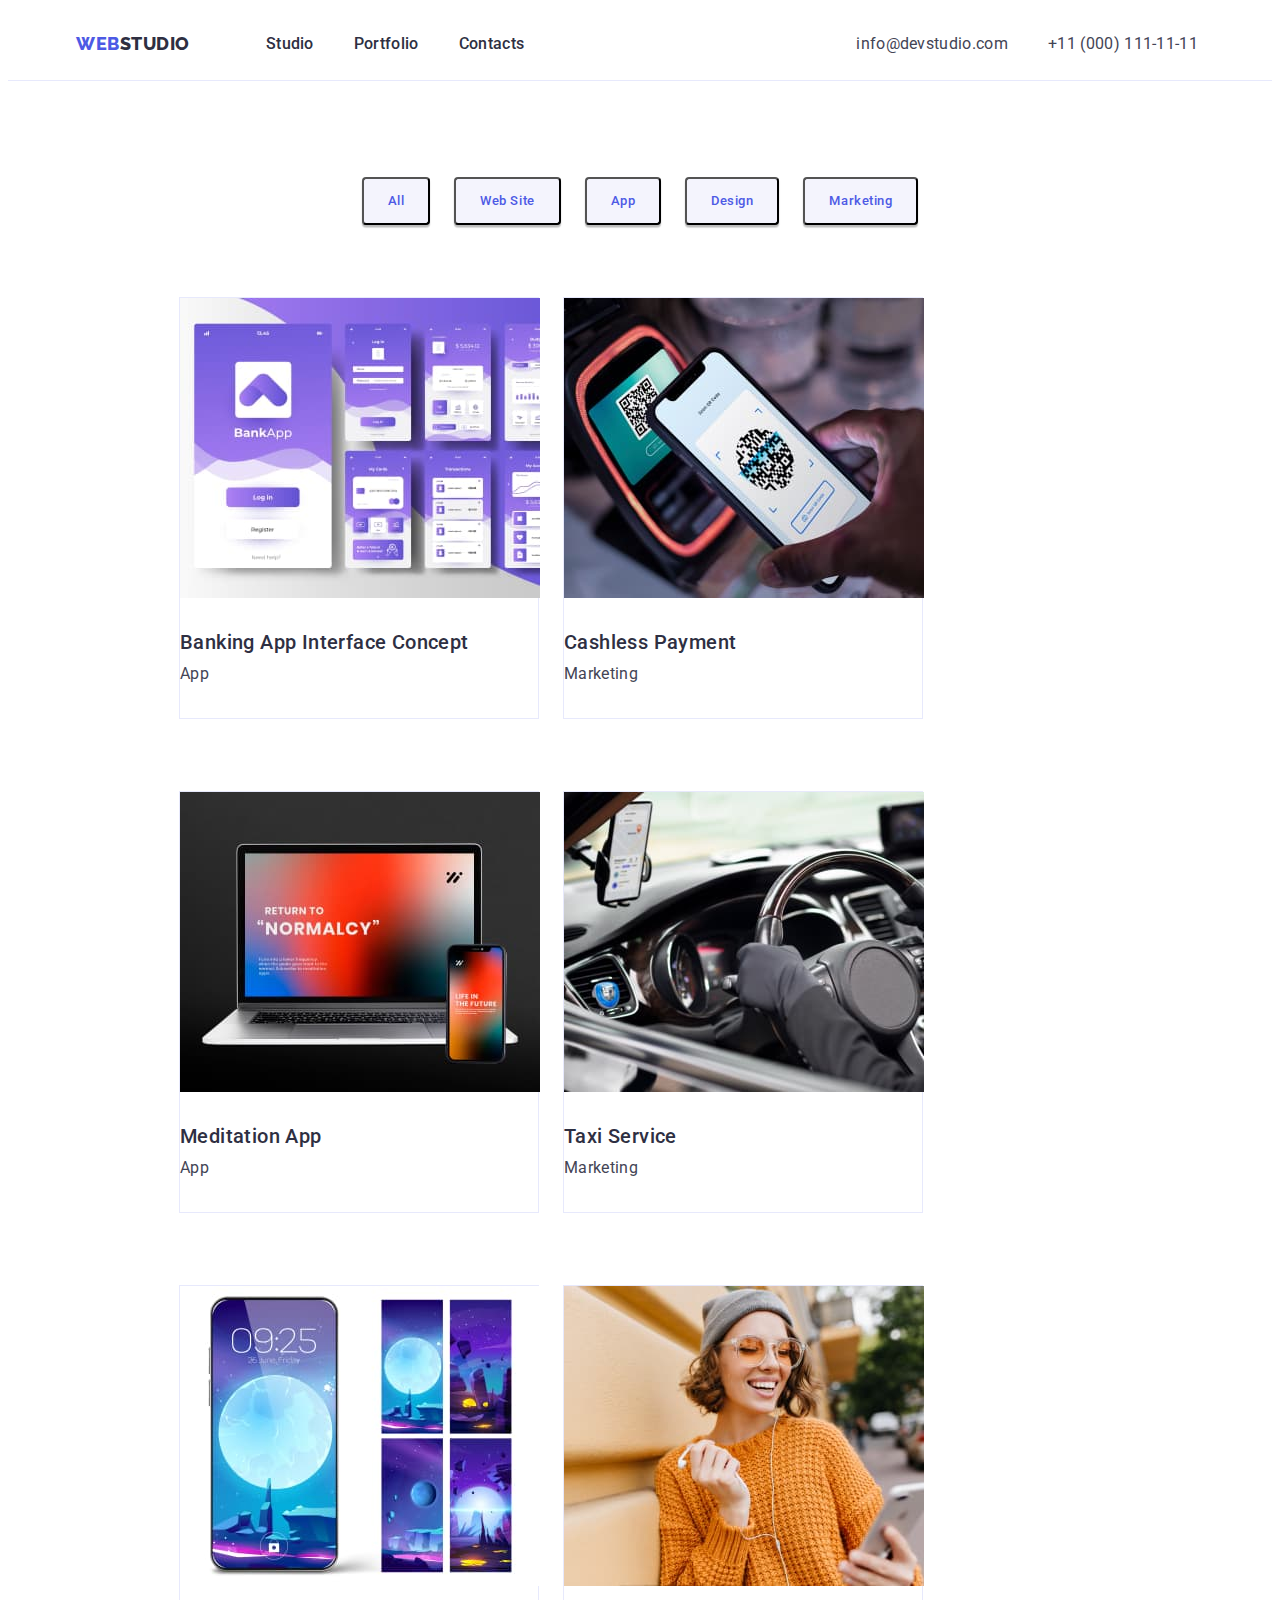
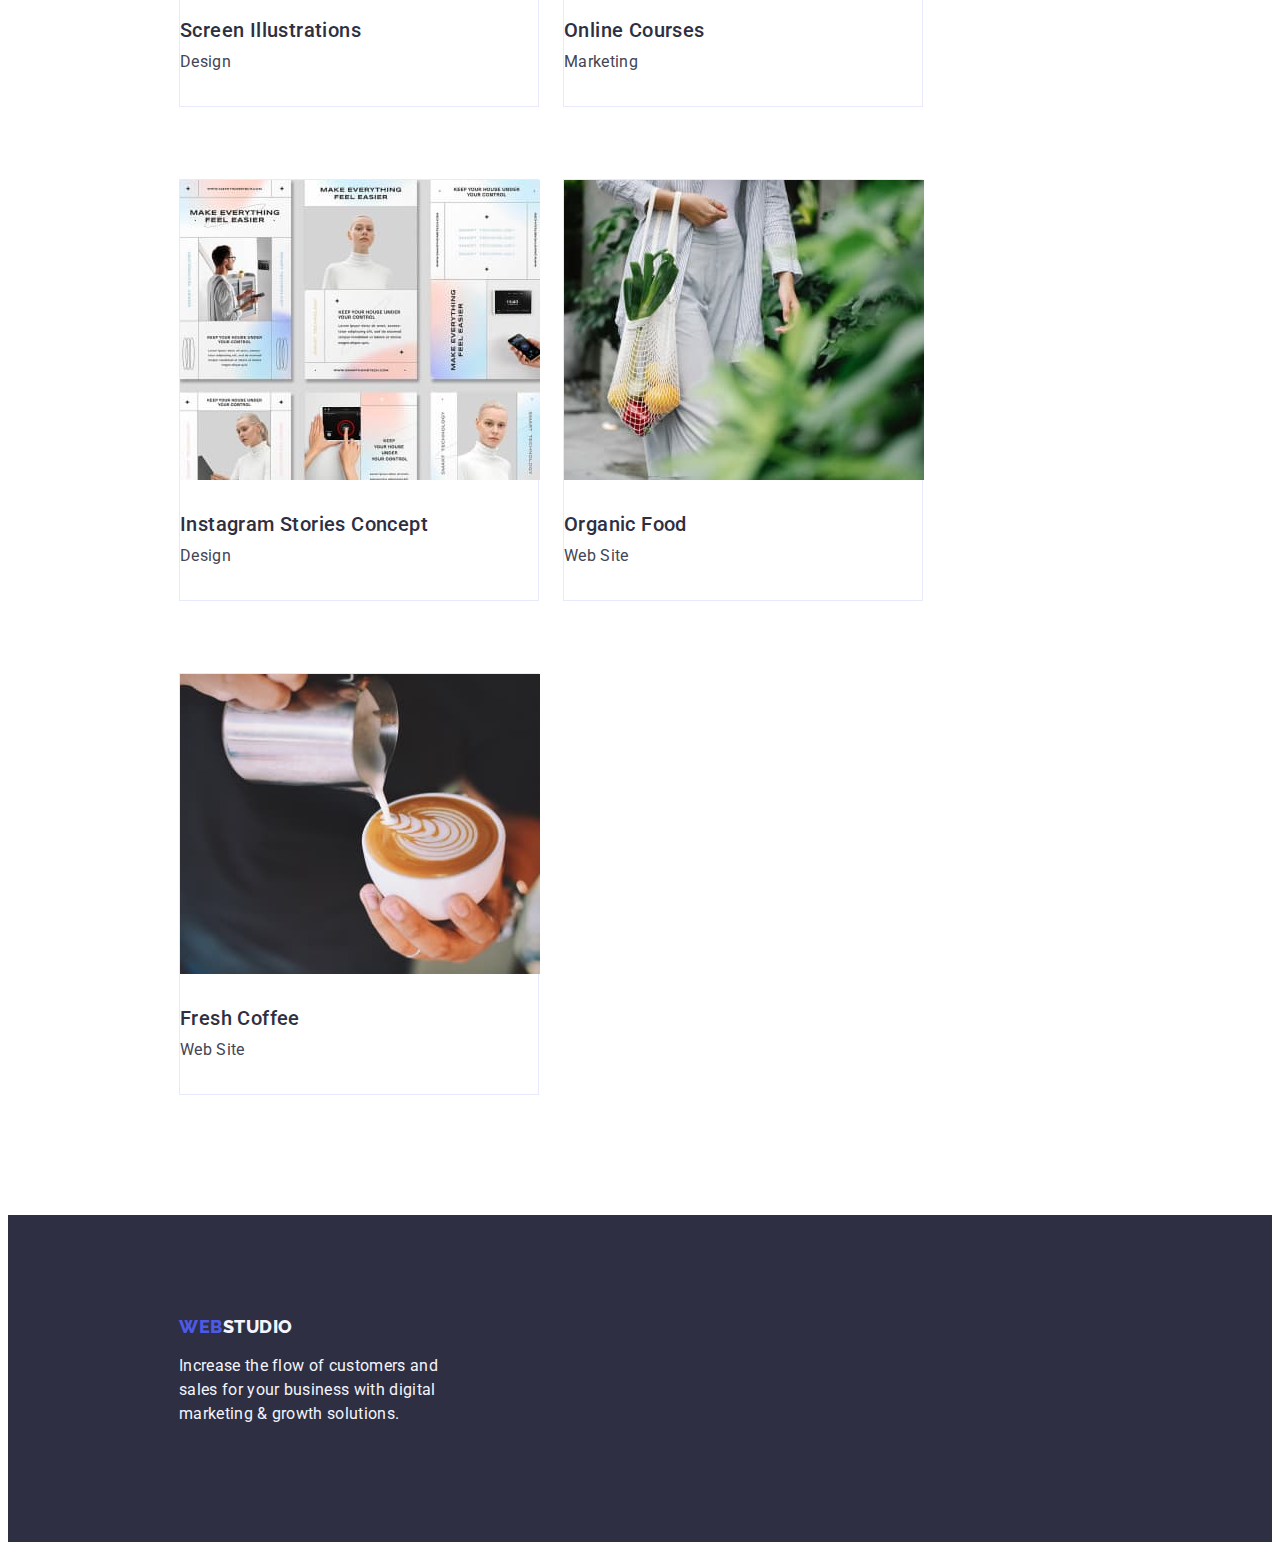
==== portfolio.html @ bad66e2c "hw3-version1-css" ====
<!DOCTYPE html>
<html lang="en">
  <head>
    <meta charset="UTF-8" />
    <meta name="viewport" content="width=device-width, initial-scale=1.0" />
    <title>Portfolio</title>

    <!-- Normalizator -->
    <link
      rel="stylesheet"
      href="https://cdnjs.cloudflare.com/ajax/libs/modern-normalize/2.0.0/modern-normalize.min.css"
      integrity="sha512-4xo8blKMVCiXpTaLzQSLSw3KFOVPWhm/TRtuPVc4WG6kUgjH6J03IBuG7JZPkcWMxJ5huwaBpOpnwYElP/m6wg=="
      crossorigin="anonymous"
      referrerpolicy="no-referrer"
    />
    <!-- ================== Font Styles =================== -->
    <link rel="preconnect" href="https://fonts.googleapis.com" />
    <link rel="preconnect" href="https://fonts.gstatic.com" crossorigin />
    <link
      href="https://fonts.googleapis.com/css2?family=Raleway:wght@800&family=Roboto:wght@400;500;700;900&display=swap"
      rel="stylesheet"
    />
    <!-- ================== Conection to CSS ============== -->
    <link rel="stylesheet" href="./css/styles.css" />
  </head>

  <!-- =================================== BODY ======================================= -->
  <body>
    <div class="all">
      <!-- Header. logo, menu, address -->
      <header>
        <div class="container header">
          <nav class="header-navigation">
            <!--  -->
            <!--  -->
            <!--  -->
            <a href="./index.html" class="header-link-logo link"
              >Web<span class="span-logo">Studio</span></a
            >
            <!--  -->
            <!--  -->
            <!--  -->
            <ul class="links list header-menu-ul">
              <li>
                <a class="header-link-menu link" href="./index.html">Studio</a>
              </li>
              <li>
                <a class="header-link-menu link" href="./portfolio.html"
                  >Portfolio</a
                >
              </li>
              <li><a class="header-link-menu link" href="">Contacts</a></li>
            </ul>
          </nav>
          <!-- Address -->
          <address class="address">
            <ul class="links list address-list">
              <li>
                <a
                  href="mailto:info@devstudio.com"
                  class="header-link-address link"
                  >info@devstudio.com</a
                >
              </li>
              <li>
                <a href="tel:+110001111111" class="header-link-address link"
                  >+11 (000) 111-11-11</a
                >
              </li>
            </ul>
          </address>
        </div>
      </header>

      <!-- ================================ MAIN CONTENT ================================-->
      <!--                                The Portfolio                                 -->
      <main>
        <!-- Section 1. Buttons -->
        <section class="section">
          <div class="container first-box">
            <h1 class="visually-hidden">Portfolio</h1>

            <ul class="links list ul-portfolio-buttons">
              <li>
                <button type="button" class="button-portfolio">All</button>
              </li>
              <li>
                <button type="button" class="button-portfolio">Web Site</button>
              </li>
              <li>
                <button type="button" class="button-portfolio">App</button>
              </li>
              <li>
                <button type="button" class="button-portfolio">Design</button>
              </li>
              <li>
                <button type="button" class="button-portfolio">
                  Marketing
                </button>
              </li>
            </ul>
          </div>
          <!--  -->
          <!--  -->
          <!--  -->
          <!--  -->
          <!--  -->
          <!--  -->
          <div class="container second-box">
            <ul class="links list ul-portfolio-list">
              <li class="portfolio-list-view">
                <a href="" class="links-portfolio link">
                  <img
                    src="./images/portfolio-1.jpg"
                    alt="Portfolio picture of App"
                    width="360"
                    height="300"
                  />
                  <h2 class="dscr-titles title-portfolio">
                    Banking App Interface Concept
                  </h2>
                  <p class="description paragraph-portfolio">App</p></a
                >
              </li>

              <li class="portfolio-list-view">
                <a href="" class="links-portfolio link">
                  <img
                    src="./images/portfolio-2.jpg"
                    alt="Portfolio picture of Marketing"
                    width="360"
                    height="300"
                  />
                  <h2 class="dscr-titles title-portfolio">Cashless Payment</h2>
                  <p class="description paragraph-portfolio">Marketing</p></a
                >
              </li>

              <li class="portfolio-list-view">
                <a href="" class="links-portfolio link">
                  <img
                    src="./images/portfolio-3.jpg"
                    alt="Portfolio picture of App"
                    width="360"
                    height="300"
                  />
                  <h2 class="dscr-titles title-portfolio">Meditation App</h2>
                  <p class="description paragraph-portfolio">App</p></a
                >
              </li>

              <li class="portfolio-list-view">
                <a href="" class="links-portfolio link">
                  <img
                    src="./images/portfolio-4.jpg"
                    alt="Portfolio picture of Marketing"
                    width="360"
                    height="300"
                  />
                  <h2 class="dscr-titles title-portfolio">Taxi Service</h2>
                  <p class="description paragraph-portfolio">Marketing</p></a
                >
              </li>
              <li class="portfolio-list-view">
                <a href="" class="links-portfolio link">
                  <img
                    src="./images/portfolio-5.jpg"
                    alt="Portfolio picture of Design"
                    width="360"
                    height="300"
                  />
                  <h2 class="dscr-titles title-portfolio">
                    Screen Illustrations
                  </h2>
                  <p class="description paragraph-portfolio">Design</p></a
                >
              </li>
              <li class="portfolio-list-view">
                <a href="" class="links-portfolio link">
                  <img
                    src="./images/portfolio-6.jpg"
                    alt="Portfolio picture of Marketing"
                    width="360"
                    height="300"
                  />
                  <h2 class="dscr-titles title-portfolio">Online Courses</h2>
                  <p class="description paragraph-portfolio">Marketing</p></a
                >
              </li>
              <li class="portfolio-list-view">
                <a href="" class="links-portfolio link"
                  ><img
                    src="./images/portfolio-7.jpg"
                    alt="Portfolio picture of Design"
                    width="360"
                    height="300"
                  />
                  <h2 class="dscr-titles title-portfolio">
                    Instagram Stories Concept
                  </h2>
                  <p class="description paragraph-portfolio">Design</p></a
                >
              </li>
              <li class="portfolio-list-view">
                <a href="" class="links-portfolio link link"
                  ><img
                    src="./images/portfolio-8.jpg"
                    alt="Portfolio picture of Web Site"
                    width="360"
                    height="300"
                  />
                  <h2 class="dscr-titles title-portfolio">Organic Food</h2>
                  <p class="description paragraph-portfolio">Web Site</p></a
                >
              </li>
              <li class="portfolio-list-view">
                <a href="" class="links-portfolio link"
                  ><img
                    src="./images/portfolio-9.jpg"
                    alt="Portfolio picture of Web Site"
                    width="360"
                    height="300"
                  />
                  <h2 class="dscr-titles title-portfolio">Fresh Coffee</h2>
                  <p class="description paragraph-portfolio">Web Site</p></a
                >
              </li>

              <!-- ///////////////////////////////////// -->
              <!-- ///////////////////////////////////// -->
              <!-- ///////////////////////////////////// -->
            </ul>
            <!-- ///////////////////////////////////// -->
            <!-- ///////////////////////////////////// -->
            <!-- ///////////////////////////////////// -->
          </div>
        </section>
      </main>

      <!-- ================================= FOOTER =====================================-->
      <!--                         Footer of the Portfolio                               -->
      <footer class="footer">
        <div class="container">
          <a href="./index.html" class="header-link-logo link"
            >Web<span class="span-logo-footer">Studio</span></a
          >
          <p class="footer-paragraph">
            Increase the flow of customers and sales for your business with
            digital marketing & growth solutions.
          </p>
        </div>
      </footer>
    </div>
  </body>
</html>
---- css/styles.css ----
body {
  font-family: "Roboto", sans-serif;
  color: var(--body-color);
  background-color: #fff;
  /* width: 1440px;
  height: 2592px; */
}

/* ============================================== */
/*                Default properties              */
/*     font-size: 16px;                           */
/*     font-style: normal;                        */
/*     font-weight: 400;                          */
/*     letter-spacing: normal;                    */
/*     line-height: 1.15;                         */
/* ============================================== */

/* --------------------- VAR  ------------------------   */
:root {
  --hover-color: #404bbf;
  --title-color: #2e2f42;
  --body-color: #434455;
  --logo-color: #4d5ae5;
  --maintitle-color: #fff;
  --section-color: #f4f4fd;
  --border-color: #e7e9fc;
}

/*  -------------------  /var  -----------------------   */

.links {
  list-style-type: none;
}

.link {
  text-decoration: none;
}

.list {
  list-style: none;
  display: flex;
  gap: 24px;
  /* flex-wrap: wrap; */
}

.features-item {
  width: 264px;
  /* width: calc((100%-24px * 3) / 4); */
}

/* ==================  HEADER =======================*/

.header-link-logo {
  color: var(--logo-color);
  font-family: "Raleway", sans-serif;
  font-size: 18px;
  font-weight: 800;
  line-height: 1.17;
  letter-spacing: 0.03em;
  text-transform: uppercase;
}

.span-logo {
  color: var(--title-color);
}

.header-link-menu {
  color: var(--title-color);
  font-size: 16px;
  font-weight: 500;
  line-height: 1.5;
  letter-spacing: 0.02em;
  text-decoration: none;
}

.header-link-address {
  color: var(--body-color);
  font-weight: 400;
  line-height: 1.5;
  letter-spacing: 0.02em;
  text-decoration: none;
}

.address {
  font-style: normal;
}
/* =================== /header =====================*/

/*  ----------------  Normalization -------------------- */
.header-link-menu:hover,
.header-link-menu:focus {
  color: var(--hover-color);
  text-decoration: underline;
}

.header-link-address:hover,
.header-link-address:focus {
  color: var(--hover-color);
}

.button-order-service:hover,
.button-order-service:focus {
  background-color: var(--hover-color);
}
/* -------------------- /Normalization ------------------  */

/* ====================== MAIN ===================== */

/* Section 1 */
.section-one {
  background-color: var(--title-color);
  /* Geometry */
  padding: 188px 472px 188px;
}

.main-title {
  color: var(--maintitle-color);
  text-align: center;

  font-size: 56px;
  font-weight: 700;
  line-height: 1.07;
  letter-spacing: 0.02em;
  /* Geometry */
  max-width: 496px;

  margin: 0 auto 48px;
}

.button-order-service {
  background: var(--logo-color);

  color: var(--maintitle-color);
  font-weight: 500;
  line-height: 1.5;
  letter-spacing: 0.04em;
  cursor: pointer;

  border-radius: 4px;
  box-shadow: 0px 4px 4px 0px rgba(0, 0, 0, 0.15);

  padding: 16px 32px;
  display: block;
  margin-left: auto;
  margin-right: auto;
}

/* Section 2 */

.section-description {
  padding-top: 120px;
}

.dscr-titles {
  color: var(--title-color);
  font-size: 20px;
  font-weight: 500;
  line-height: 1.2;
  letter-spacing: 0.02em;
}

.description {
  color: var(--body-color);
  font-weight: 400;
  line-height: 1.5;
  letter-spacing: 0.02em;
  /* Geometry */
  margin-top: 8px;
}

/* Section 3 */
.section-what-are-we {
  padding-top: 120px;
  padding-bottom: 120px;
}

.section-title {
  color: var(--title-color);
  text-align: center;
  font-size: 36px;
  font-weight: 700;
  line-height: 1.11;
  letter-spacing: 0.02em;
  text-transform: capitalize;
  /* Geometry */
  margin-bottom: 72px;
}

/* Section 4 */
.section-four {
  background: var(--section-color);
  /* Geometry */
  padding-top: 120px;
  padding-bottom: 120px;
}

.section-four-list {
  background: var(--maintitle-color);
  /* Geometry */
  border-radius: 0px 0px 4px 4px;
  box-shadow: 0px 2px 1px 0px rgba(46, 47, 66, 0.08),
    0px 1px 1px 0px rgba(46, 47, 66, 0.16),
    0px 1px 6px 0px rgba(46, 47, 66, 0.08);
}

.section-four-list-title {
  color: var(--title-color);
  text-align: center;
  font-size: 20px;
  font-weight: 500;
  line-height: 1.2;
  letter-spacing: 0.02em;
  /* Geometry */
  margin-top: 32px;
  margin-bottom: 8px;
}

.section-four-list-paragraph {
  text-align: center;
  font-weight: 400;
  line-height: 1.5;
  letter-spacing: 0.02em;
  /* Geometry */
  margin-bottom: 32px;
}

/* ====================== /main ====================== */

/* Footer */
.footer {
  background: var(--title-color);
  /* Geometry */
  padding: 101.5px 1020px 100px 156px;
}

.span-logo-footer {
  color: var(--section-color);
  /* Geometry */
  margin-bottom: 17.5px;
}

.footer-paragraph {
  color: var(--section-color);
  font-weight: 400;
  line-height: 1.5;
  letter-spacing: 0.02em;
  /* Geometry */
  width: 264px;
}
/* /Footer */

/* =================== PORTFOLIO ==================== */

/*  */
/*  */
/*  */
/*  */
/*  */

.button-portfolio {
  color: var(--logo-color);
  text-align: center;
  font-family: "Roboto", sans-serif;
  font-weight: 500;
  line-height: 1.5;
  letter-spacing: 0.04em;

  background: var(--section-color);
  cursor: pointer;

  padding: 12px 24px;
  border-radius: 4px;
  box-shadow: 0px 2px 2px 0px rgba(0, 0, 0, 0.12),
    0px 2px 1px 0px rgba(0, 0, 0, 0.08), 0px 3px 1px 0px rgba(0, 0, 0, 0.1);
}

.button-portfolio:focus,
.button-portfolio:hover {
  color: var(--maintitle-color);
  font-family: "Roboto", sans-serif;
  background: var(--hover-color);
}

.ul-portfolio-buttons {
  display: flex;
  justify-content: center;
}

.links-portfolio {
  text-decoration: none;
}

.section {
  padding: 96px 156px 120px;
}

.first-box {
  padding-bottom: 72px;
  padding-left: 271px;
  padding-right: 271px;
}

.second-box .portfolio-list-view {
  border: 1px solid var(--border-color);
  width: 360px;
}

.portfolio-list-view:not(:last-child) {
  margin-bottom: 48px;
}

.title-portfolio {
  /* Geometry */
  margin-top: 32px;
  margin-bottom: 8px;
}

.paragraph-portfolio {
  /* Geometry */
  margin-bottom: 32px;
}
.ul-portfolio-list {
  display: flex;
  flex-wrap: wrap;
  gap: 24px;
}

/* =============================================== */
/* =================== GEOMETRY ================== */
/* =============================================== */

*,
*::before,
*::after {
  box-sizing: border-box;
}

h1,
h2,
h3,
h4,
h5,
h6,
p {
  margin: o;
  padding: 0;
}

ul,
ol {
  margin: 0;
  padding-left: 0;
}

img {
  display: block;
}

/* приховуємо заголовок */
.visually-hidden {
  position: absolute;
  width: 1px;
  height: 1px;
  margin: -1px;
  border: 0;
  padding: 0;
  white-space: nowrap;
  clip-path: inset(100%);
  clip: rect(0 0 0 0);
  overflow: hidden;
}

.container {
  max-width: 1158px;
  padding-left: 15px;
  padding-right: 15px;
  margin: 0 auto;
  /* тимчасово */
  /* outline: 2px solid red; */
}

header {
  /* geometry */
  padding-top: 24px;
  padding-bottom: 24px;
  border-bottom: 1px solid var(--border-color);
}

.header-menu-ul {
  display: flex;
  gap: 40px;
}

.address-list {
  display: flex;
  gap: 40px;
}

.header {
  display: flex;
  gap: 332px;
}

.header-navigation {
  display: flex;
  align-items: center;
  gap: 76px;
}

/* hw3-version1-css */
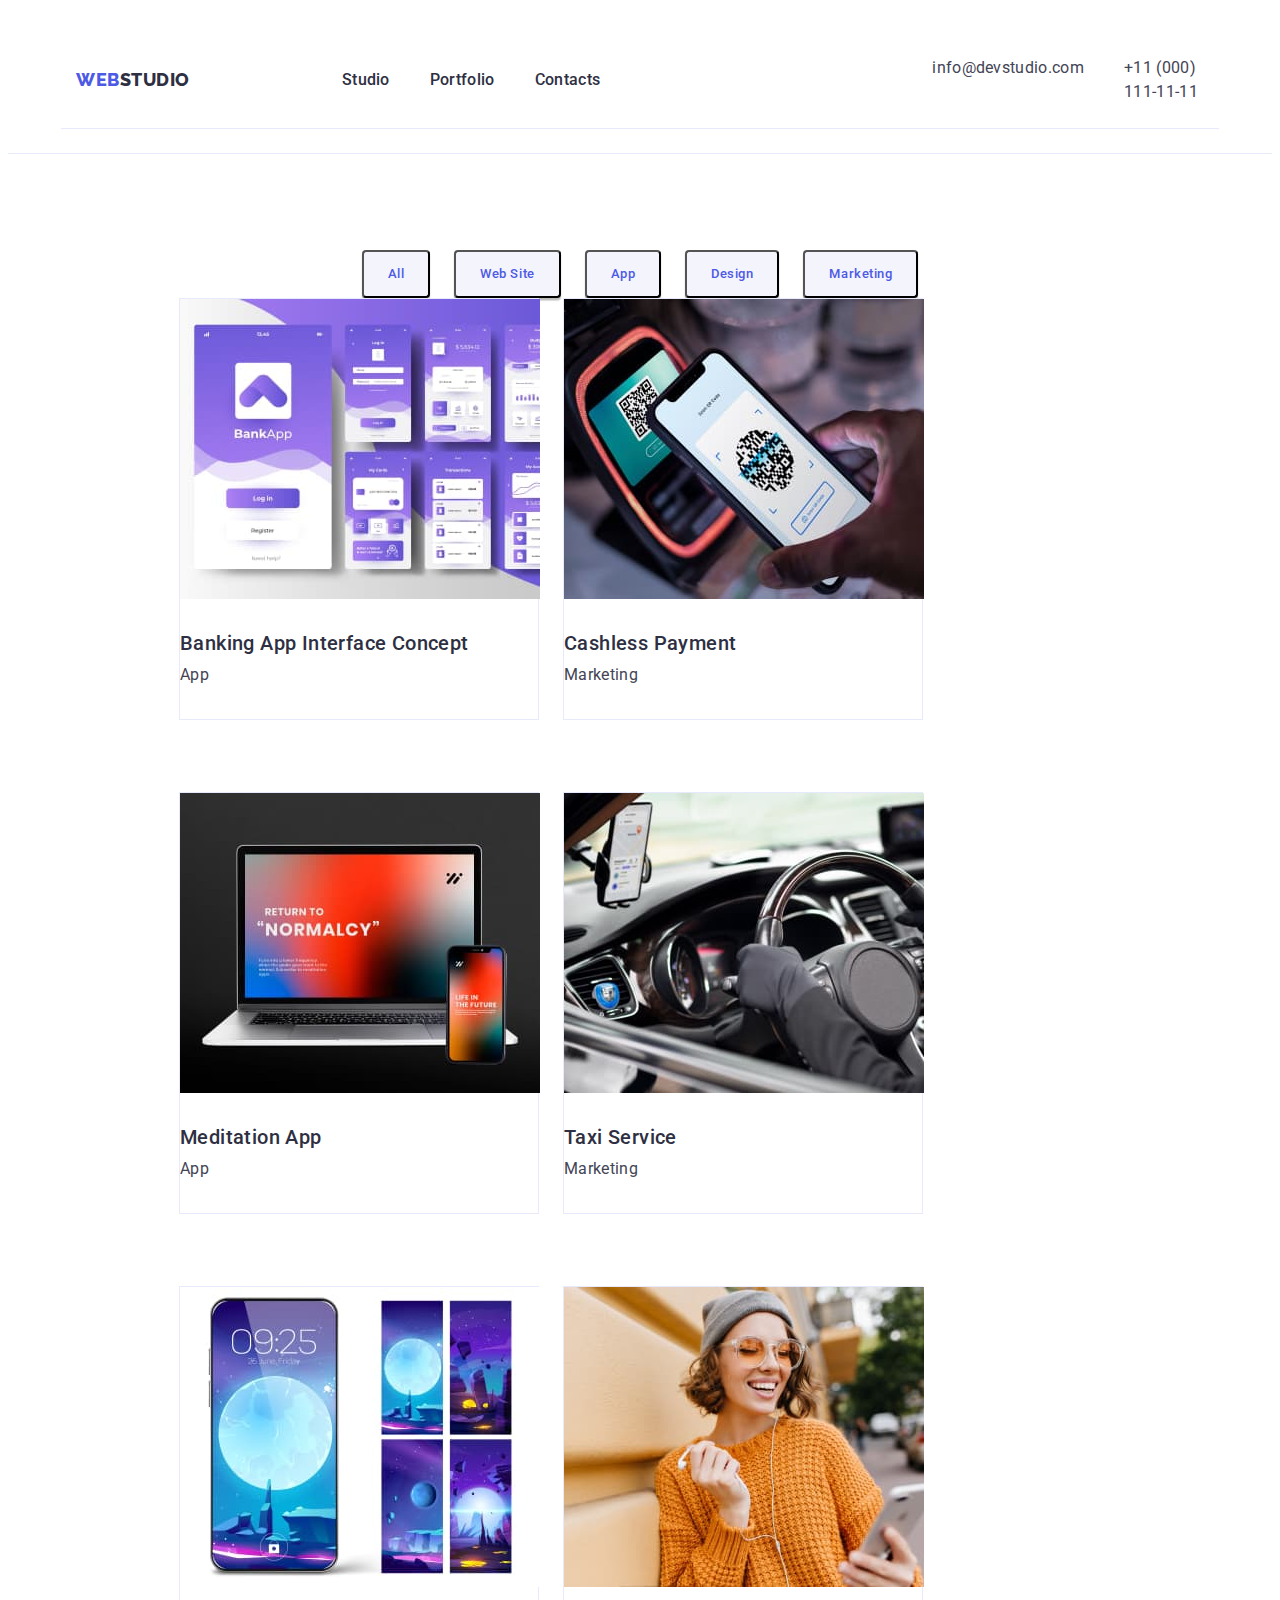
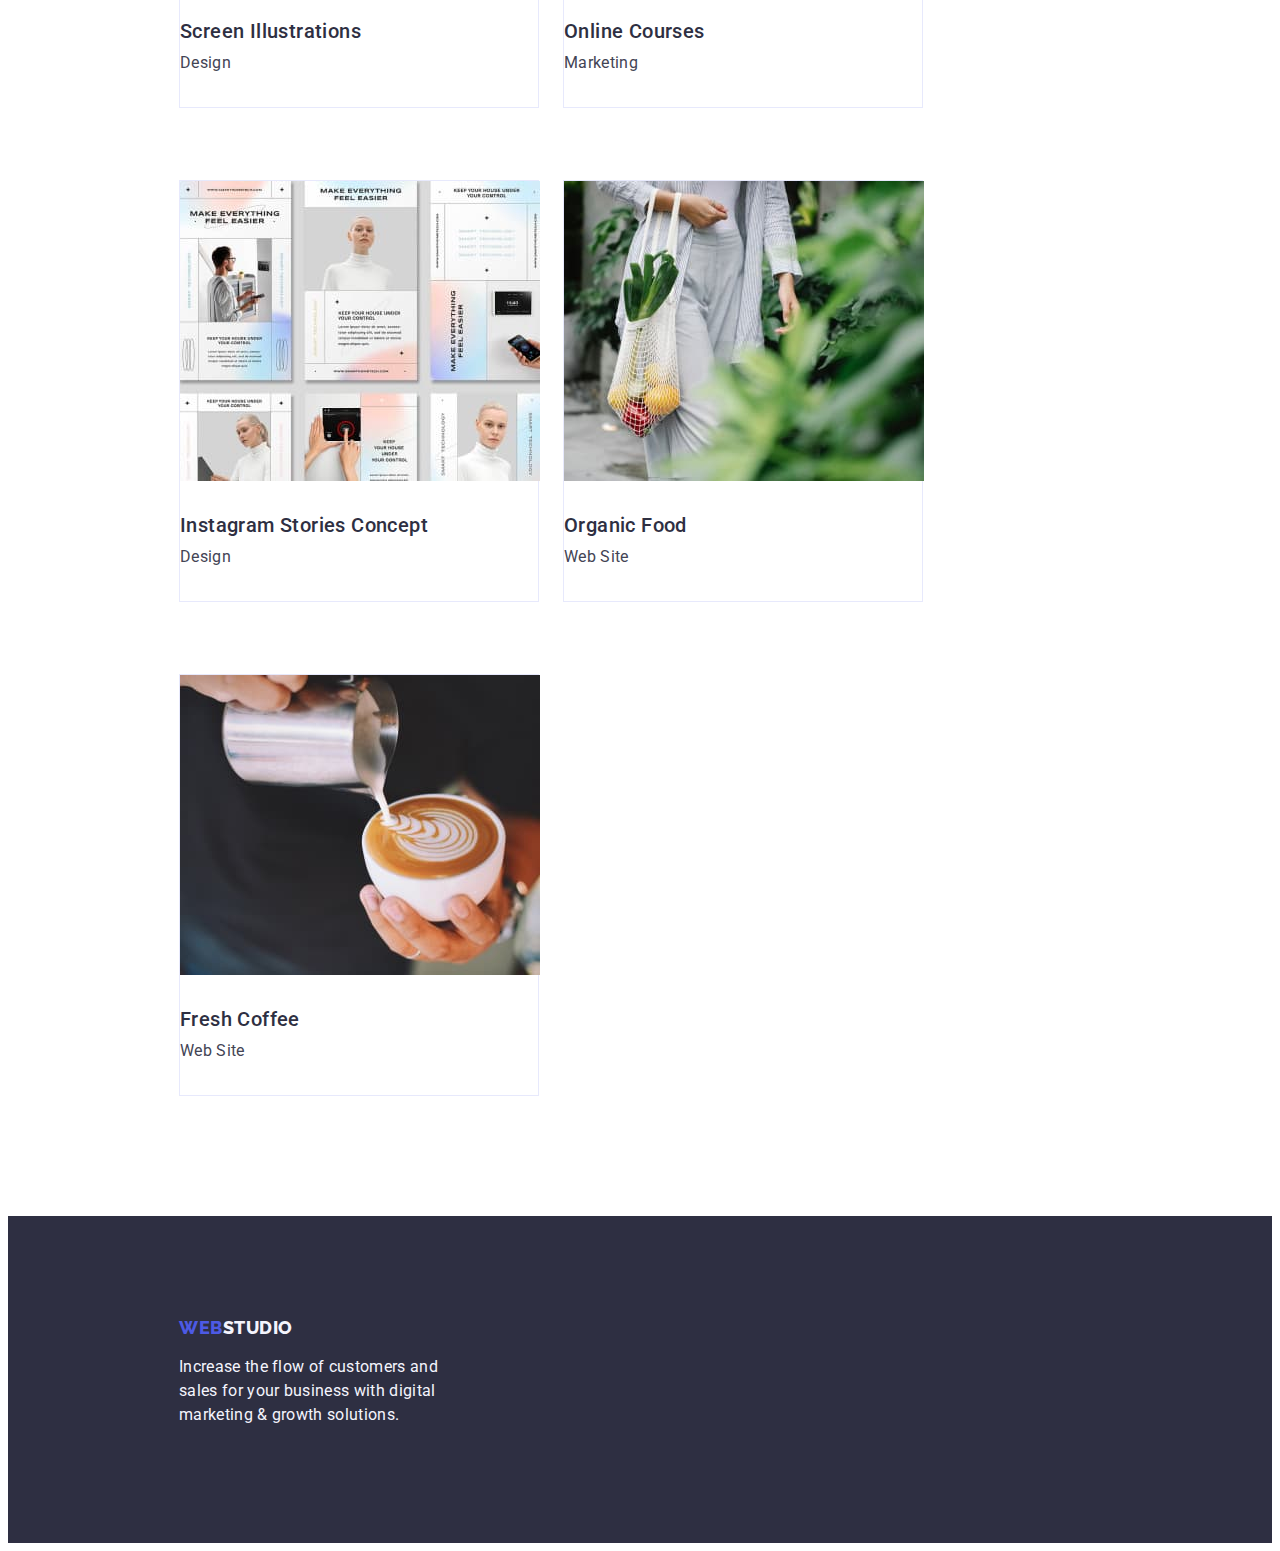
==== commit 2633afaa: "hw3-version3-header2" ====
--- a/portfolio.html
+++ b/portfolio.html
@@ -28,7 +28,7 @@
   <body>
     <div class="all">
       <!-- Header. logo, menu, address -->
-      <header>
+      <header class="header">
         <div class="container header">
           <nav class="header-navigation">
             <!--  -->
--- a/css/styles.css
+++ b/css/styles.css
@@ -58,6 +58,8 @@
   line-height: 1.17;
   letter-spacing: 0.03em;
   text-transform: uppercase;
+  /* 3 дз */
+  margin-right: 76px;
 }
 
 .span-logo {
@@ -71,6 +73,8 @@
   line-height: 1.5;
   letter-spacing: 0.02em;
   text-decoration: none;
+  /* 3 дз */
+  padding: 24px 0;
 }
 
 .header-link-address {
@@ -372,14 +376,14 @@
 
 .container {
   max-width: 1158px;
-  padding-left: 15px;
-  padding-right: 15px;
+  padding: 0 15px;
+
   margin: 0 auto;
   /* тимчасово */
   /* outline: 2px solid red; */
 }
 
-header {
+.header {
   /* geometry */
   padding-top: 24px;
   padding-bottom: 24px;
@@ -407,4 +411,4 @@
   gap: 76px;
 }
 
-/* hw3-version1-css */
+/* hw3-version3-header2 */
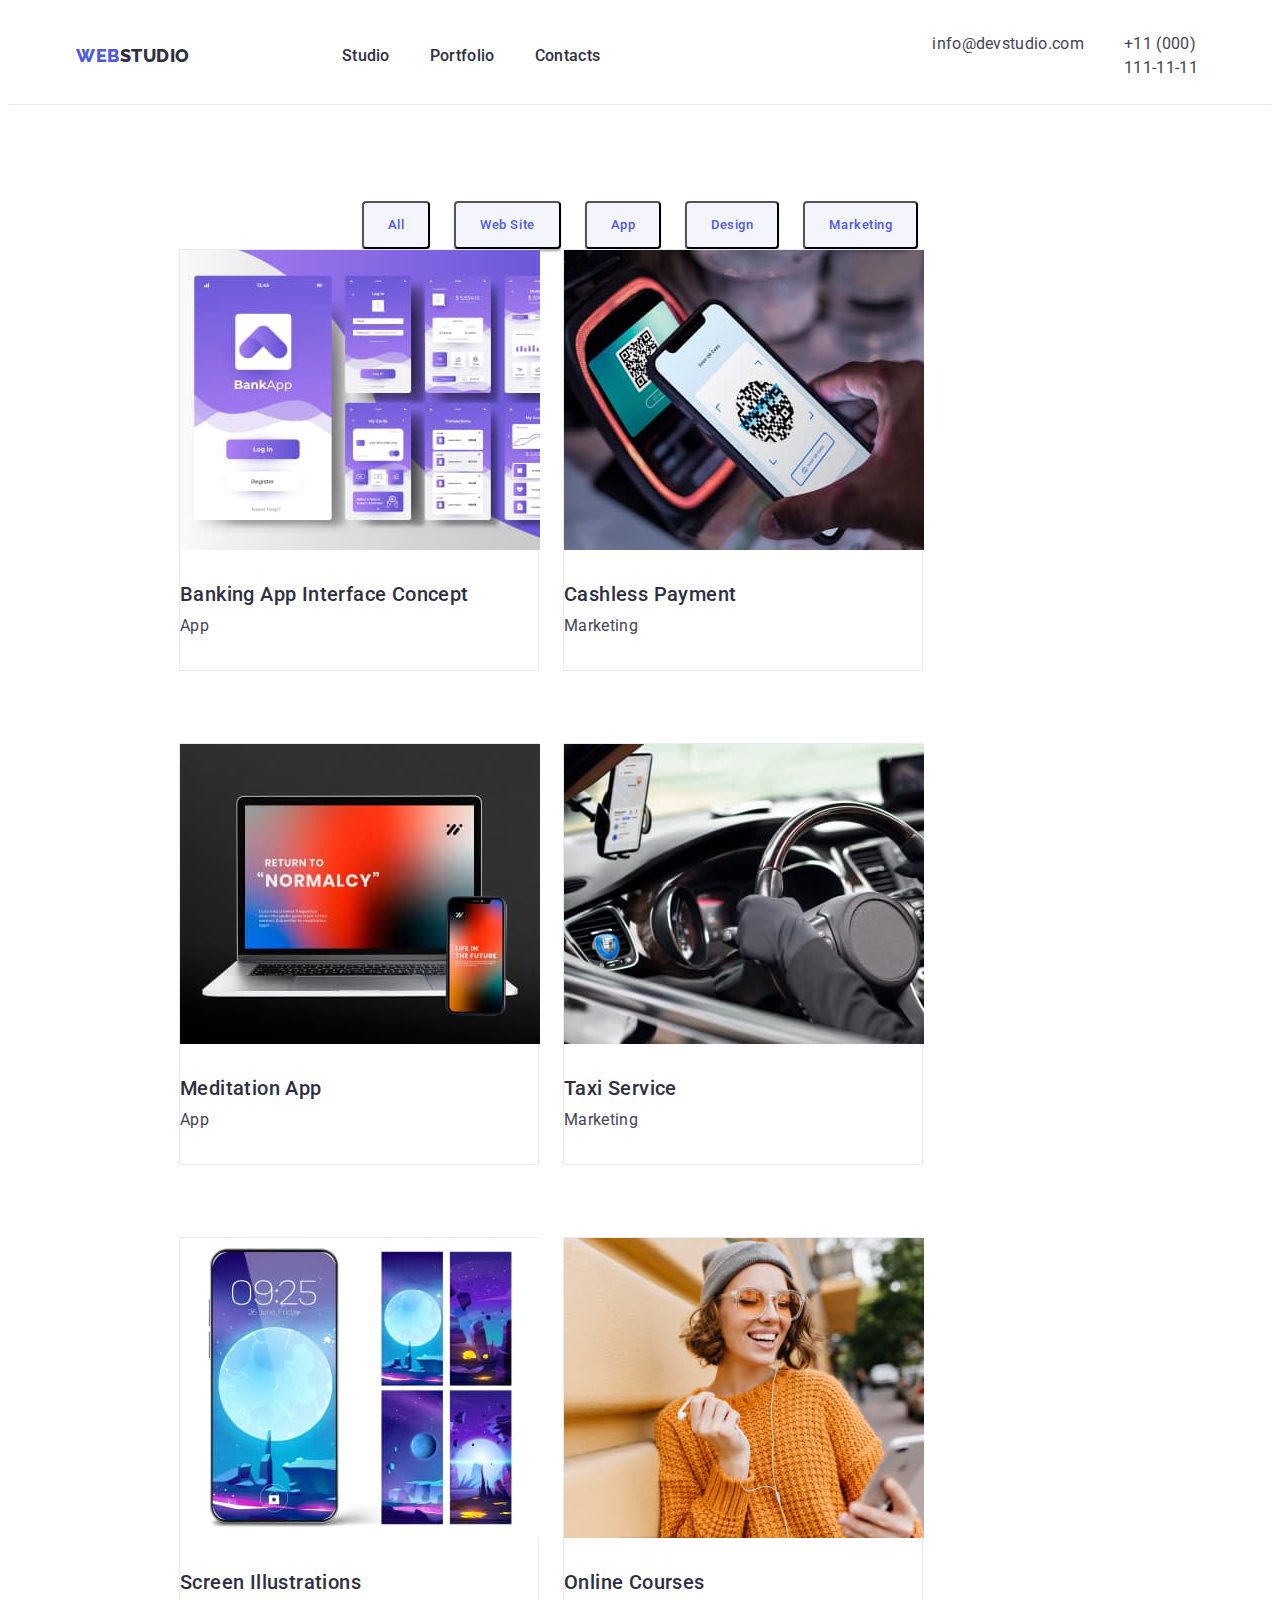
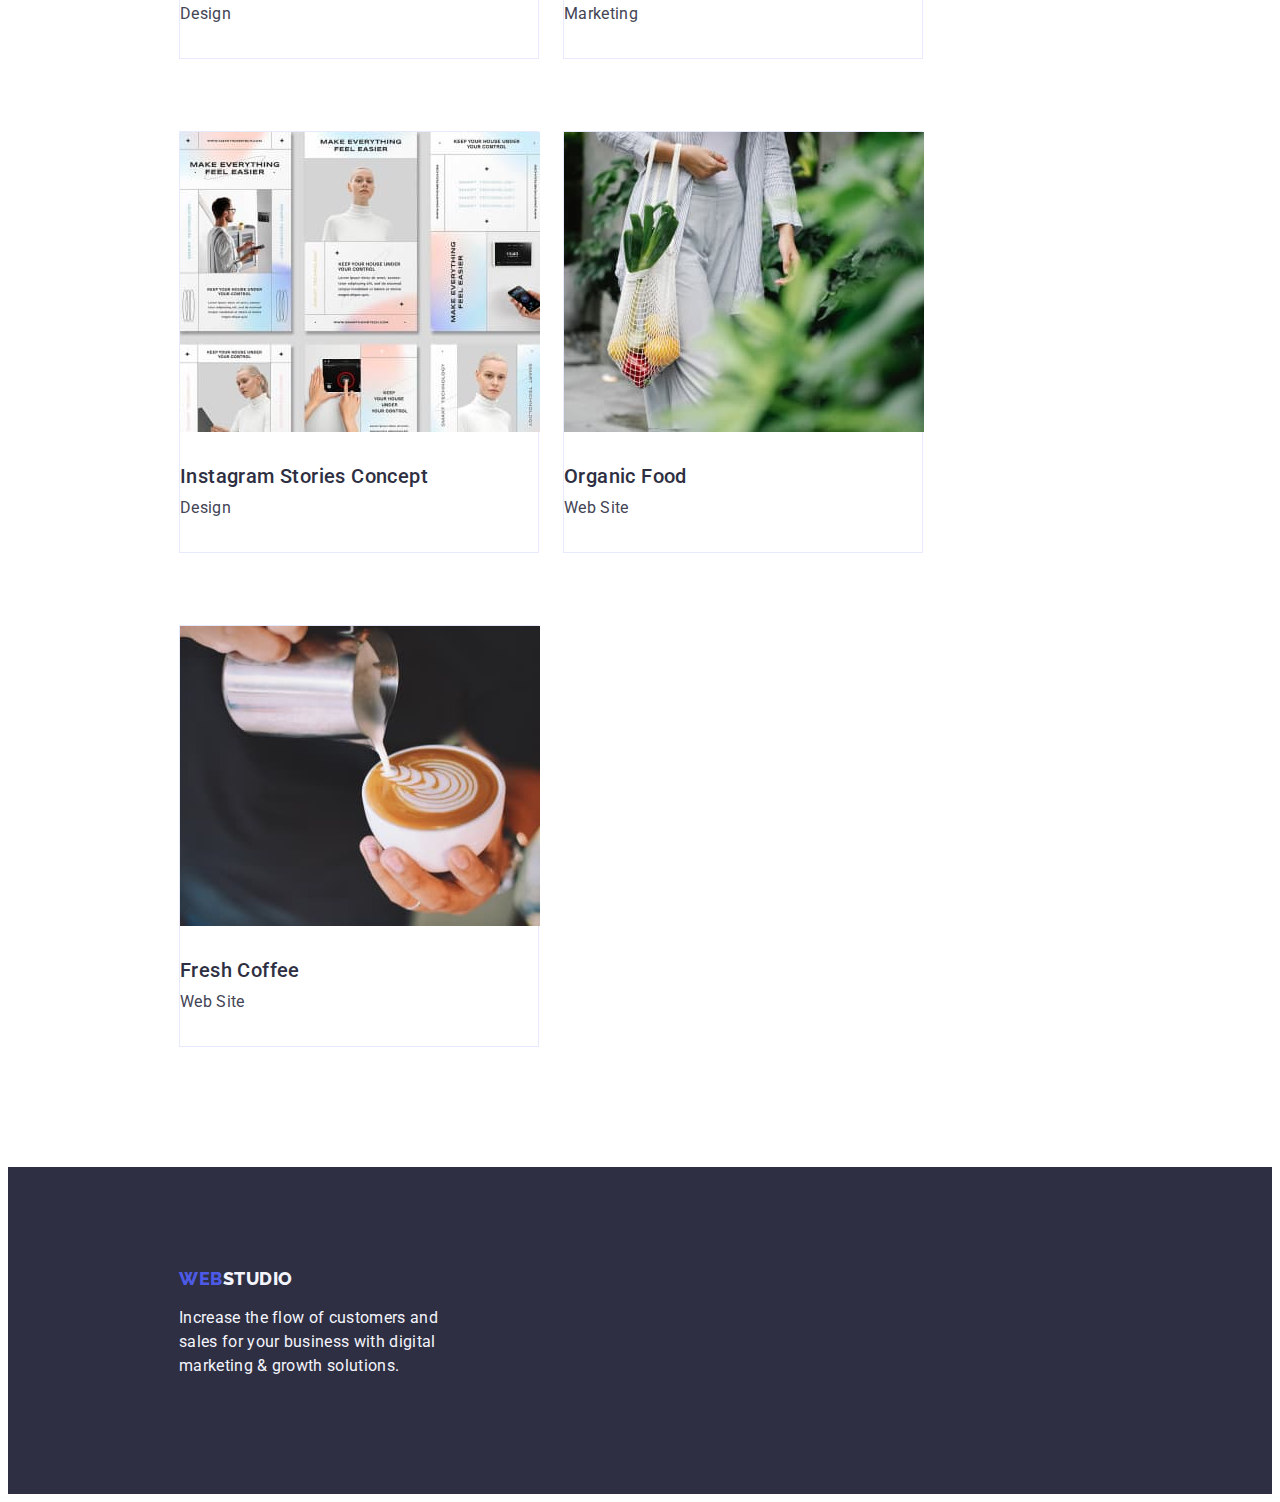
==== commit 14532f34: "hw3-version3-header3" ====
--- a/portfolio.html
+++ b/portfolio.html
@@ -29,7 +29,7 @@
     <div class="all">
       <!-- Header. logo, menu, address -->
       <header class="header">
-        <div class="container header">
+        <div class="container header-box">
           <nav class="header-navigation">
             <!--  -->
             <!--  -->
--- a/css/styles.css
+++ b/css/styles.css
@@ -400,7 +400,7 @@
   gap: 40px;
 }
 
-.header {
+.header-box {
   display: flex;
   gap: 332px;
 }
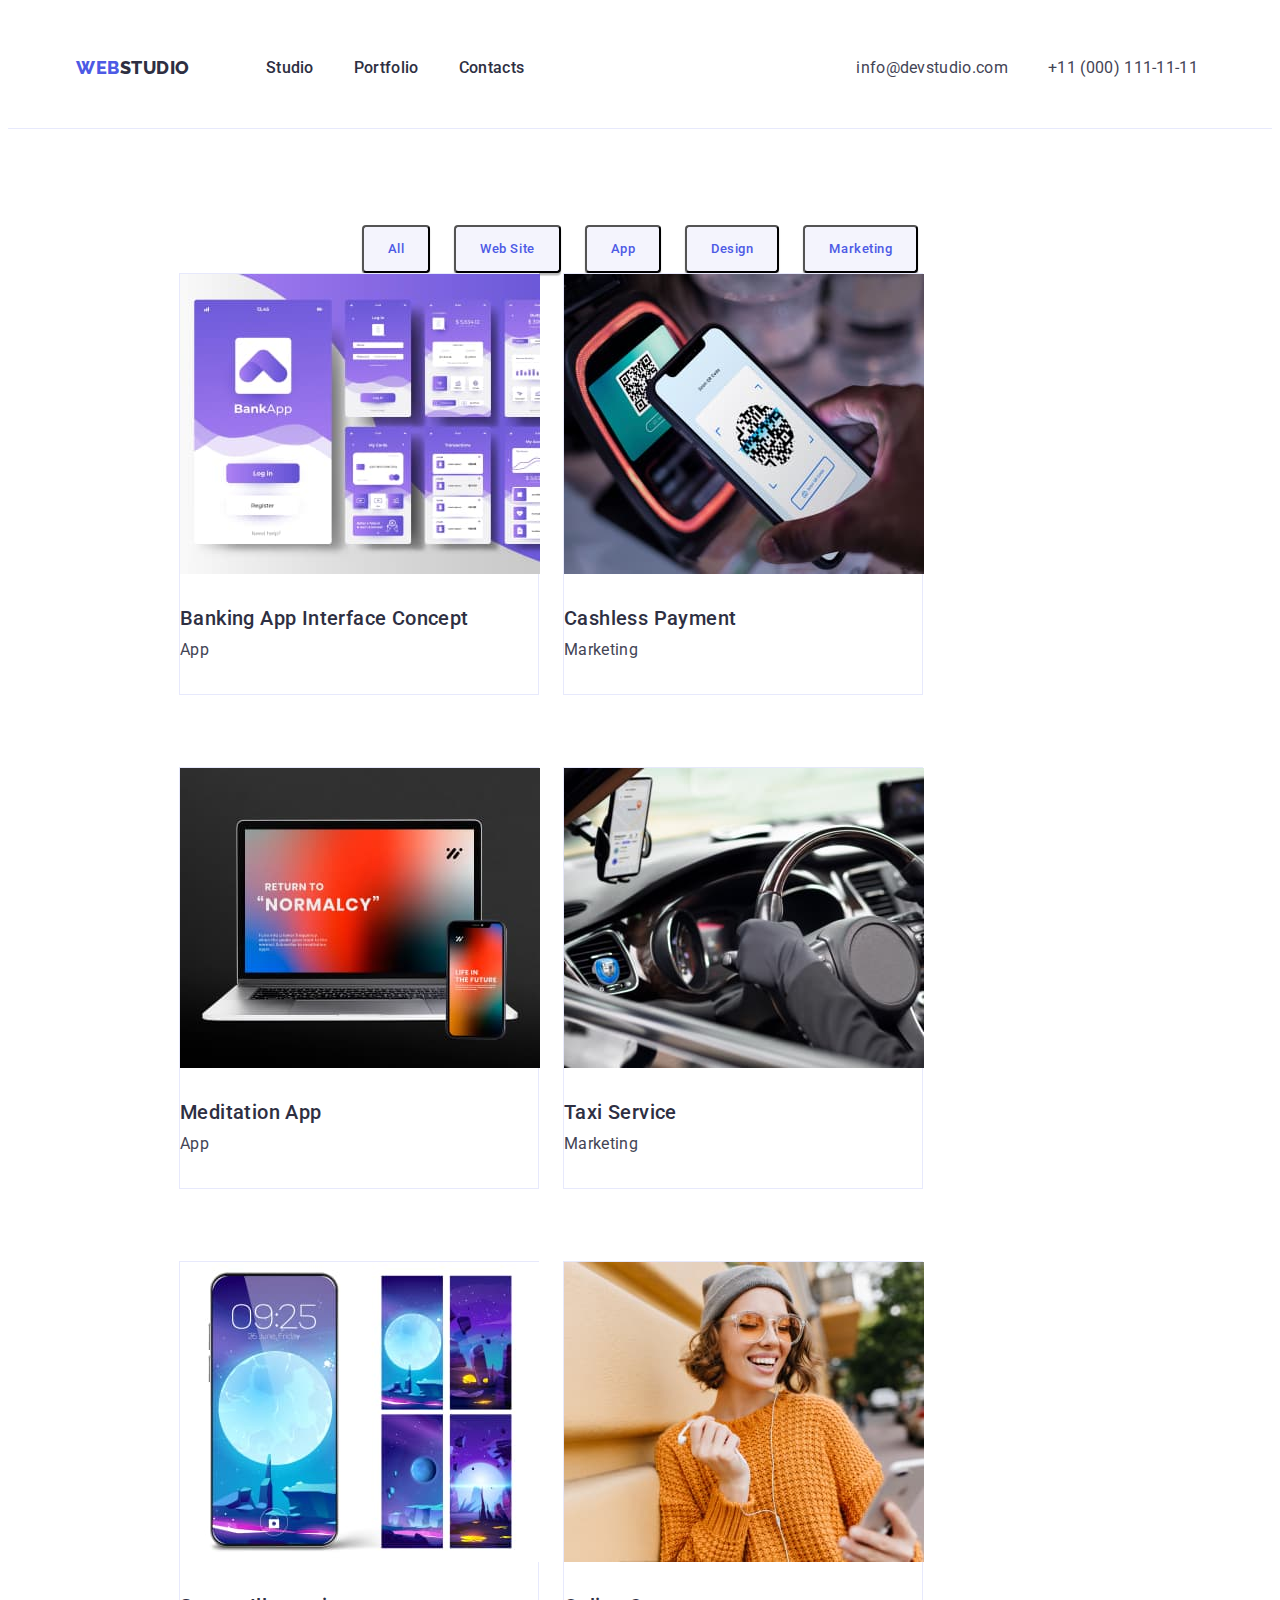
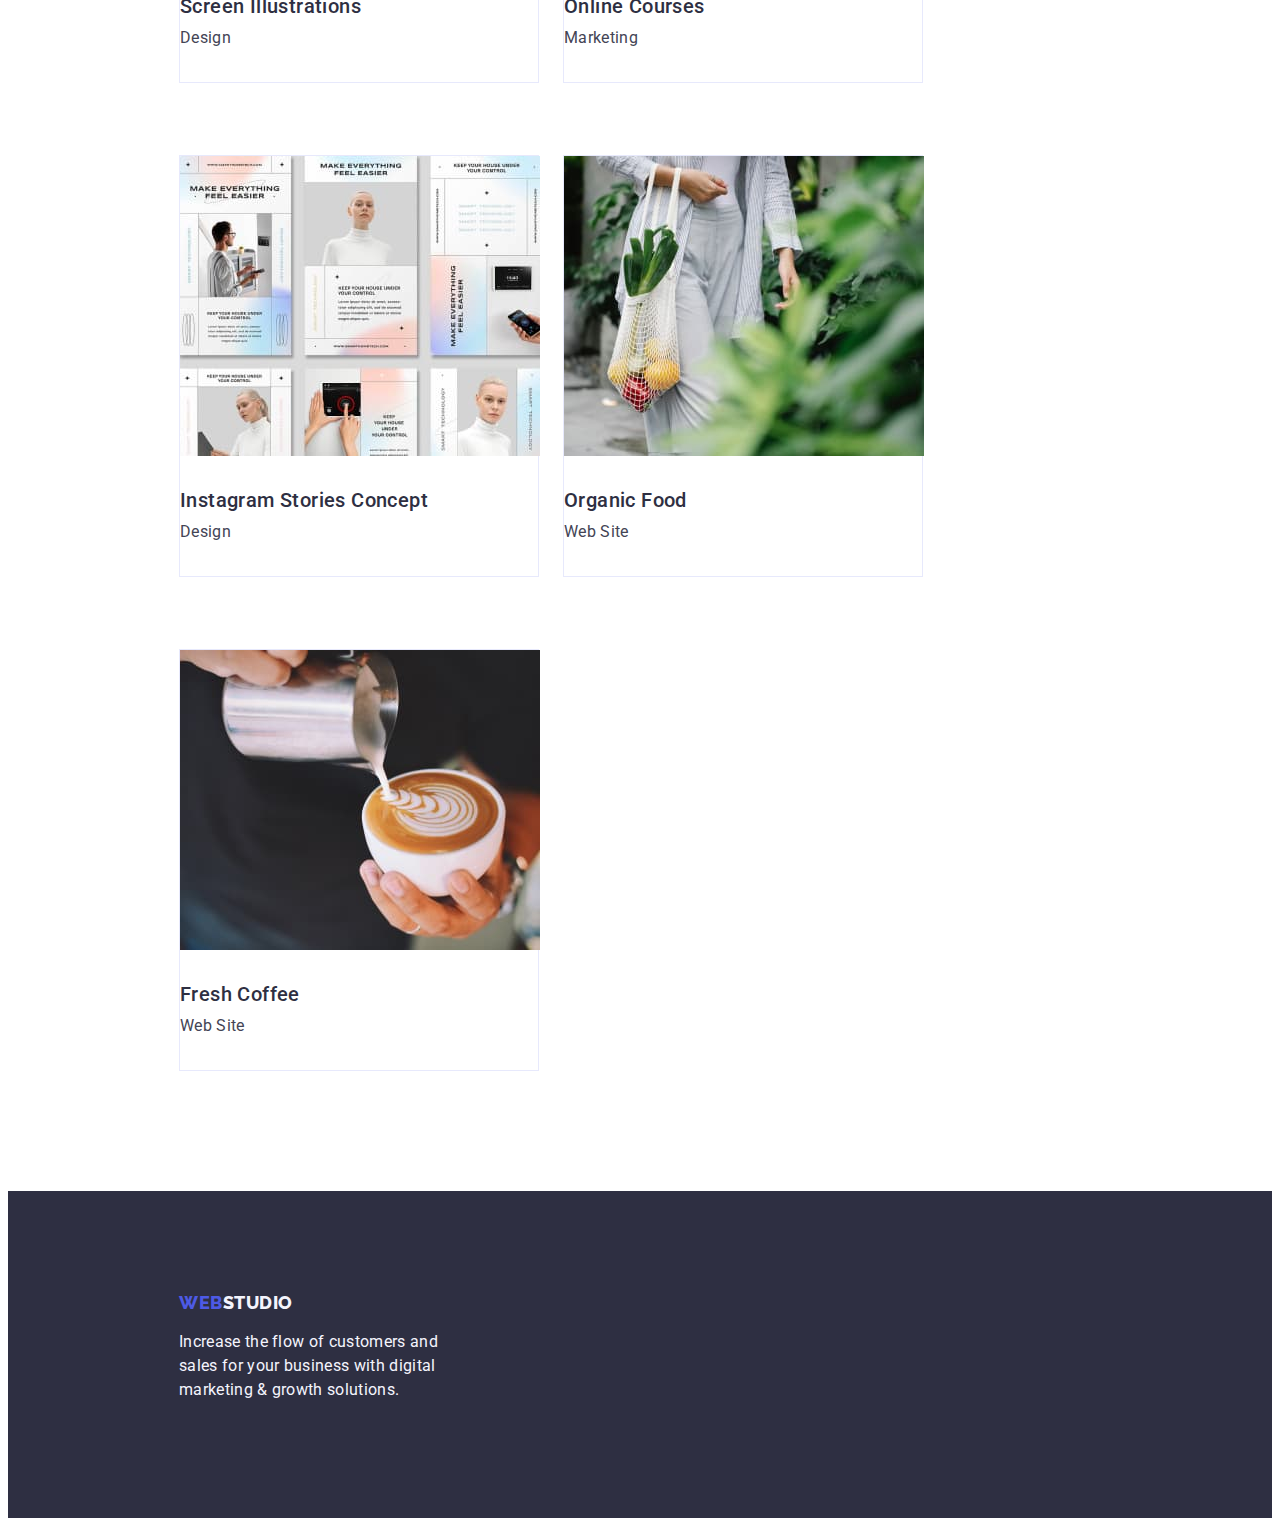
==== commit 53081ae4: "hw3-version3-header6" ====
--- a/portfolio.html
+++ b/portfolio.html
@@ -28,8 +28,8 @@
   <body>
     <div class="all">
       <!-- Header. logo, menu, address -->
-      <header class="header">
-        <div class="container header-box">
+      <header class="header-main">
+        <div class="container header">
           <nav class="header-navigation">
             <!--  -->
             <!--  -->
@@ -41,28 +41,30 @@
             <!--  -->
             <!--  -->
             <ul class="links list header-menu-ul">
-              <li>
+              <li class="header-menu-list">
                 <a class="header-link-menu link" href="./index.html">Studio</a>
               </li>
-              <li>
+              <li class="header-menu-list">
                 <a class="header-link-menu link" href="./portfolio.html"
                   >Portfolio</a
                 >
               </li>
-              <li><a class="header-link-menu link" href="">Contacts</a></li>
+              <li class="header-menu-list">
+                <a class="header-link-menu link" href="">Contacts</a>
+              </li>
             </ul>
           </nav>
           <!-- Address -->
           <address class="address">
             <ul class="links list address-list">
-              <li>
+              <li class="header-menu-list">
                 <a
                   href="mailto:info@devstudio.com"
                   class="header-link-address link"
                   >info@devstudio.com</a
                 >
               </li>
-              <li>
+              <li class="header-menu-list">
                 <a href="tel:+110001111111" class="header-link-address link"
                   >+11 (000) 111-11-11</a
                 >
--- a/css/styles.css
+++ b/css/styles.css
@@ -73,6 +73,9 @@
   line-height: 1.5;
   letter-spacing: 0.02em;
   text-decoration: none;
+}
+
+.header-menu-list {
   /* 3 дз */
   padding: 24px 0;
 }
@@ -383,7 +386,7 @@
   /* outline: 2px solid red; */
 }
 
-.header {
+.header-main {
   /* geometry */
   padding-top: 24px;
   padding-bottom: 24px;
@@ -400,7 +403,7 @@
   gap: 40px;
 }
 
-.header-box {
+.header {
   display: flex;
   gap: 332px;
 }
@@ -408,7 +411,7 @@
 .header-navigation {
   display: flex;
   align-items: center;
-  gap: 76px;
-}
-
-/* hw3-version3-header2 */
+  /* gap: 76px; */
+}
+
+/* hw3-version3-header6 */
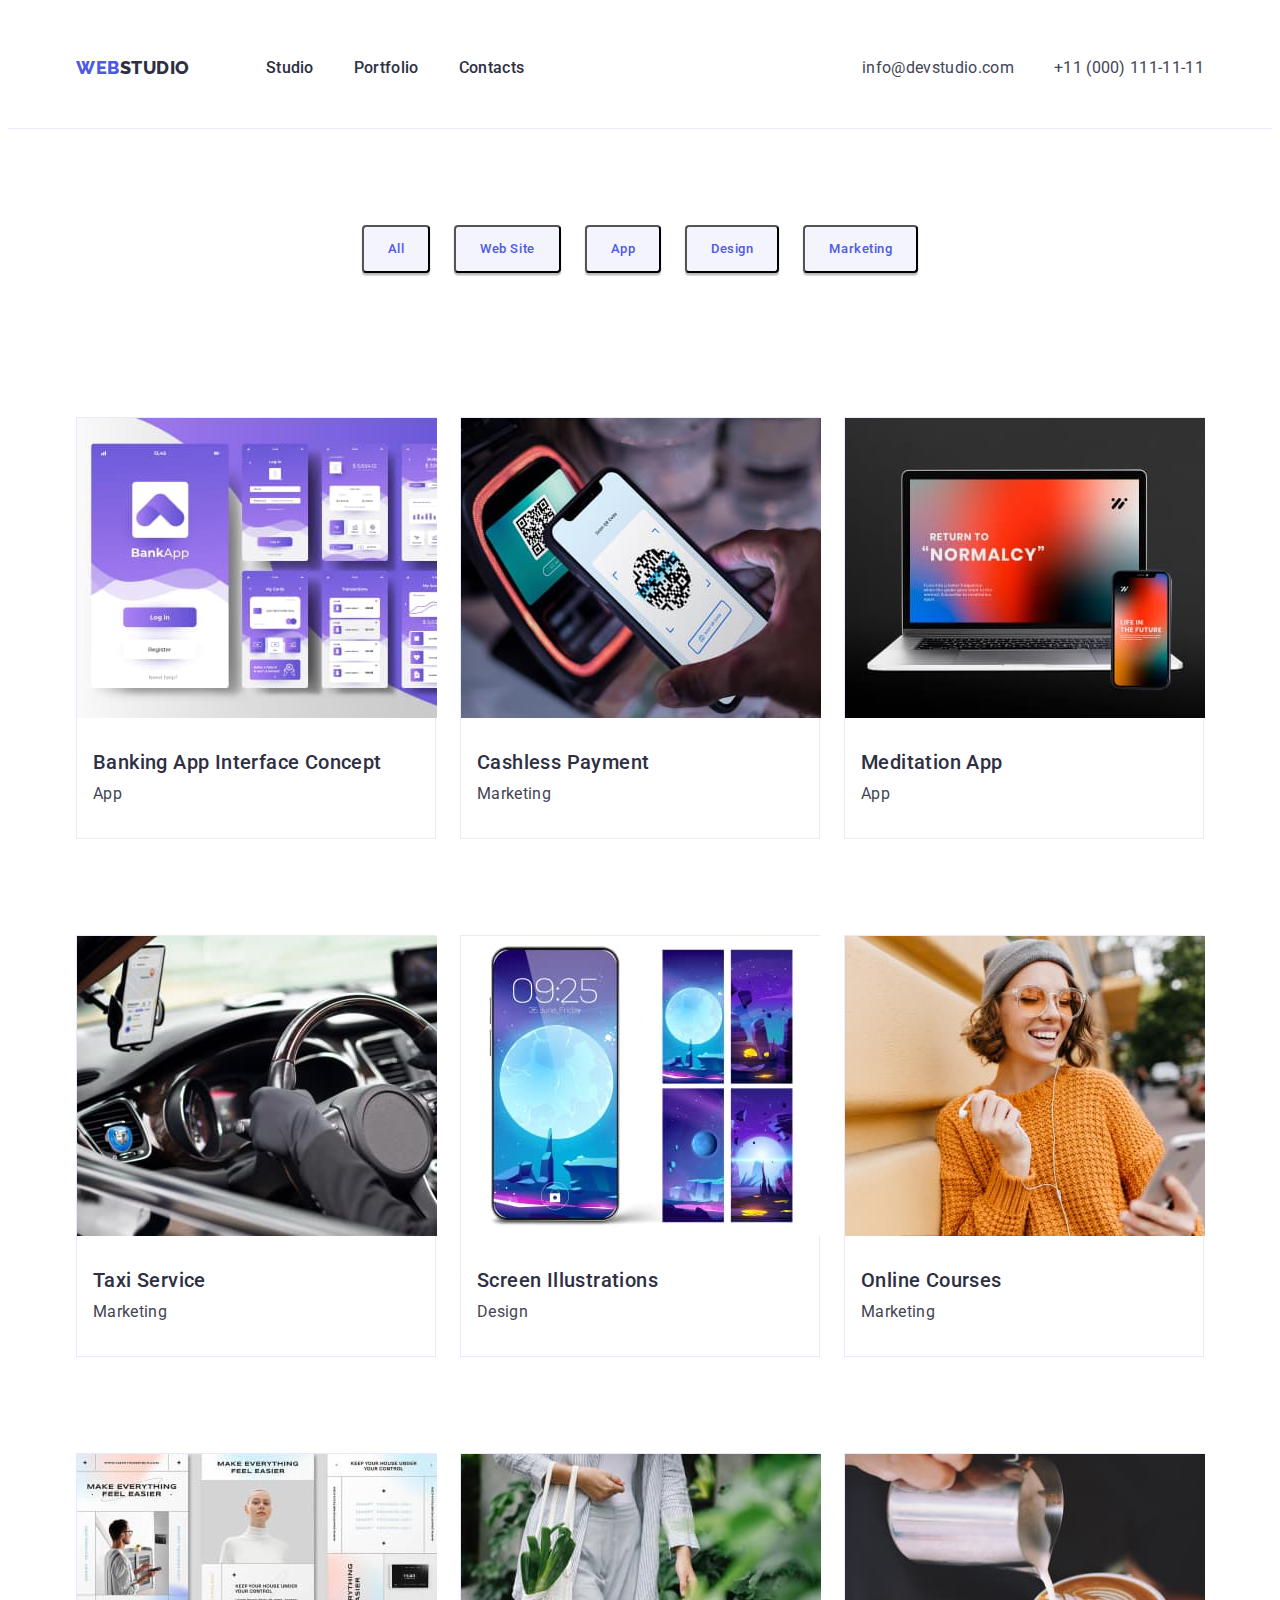
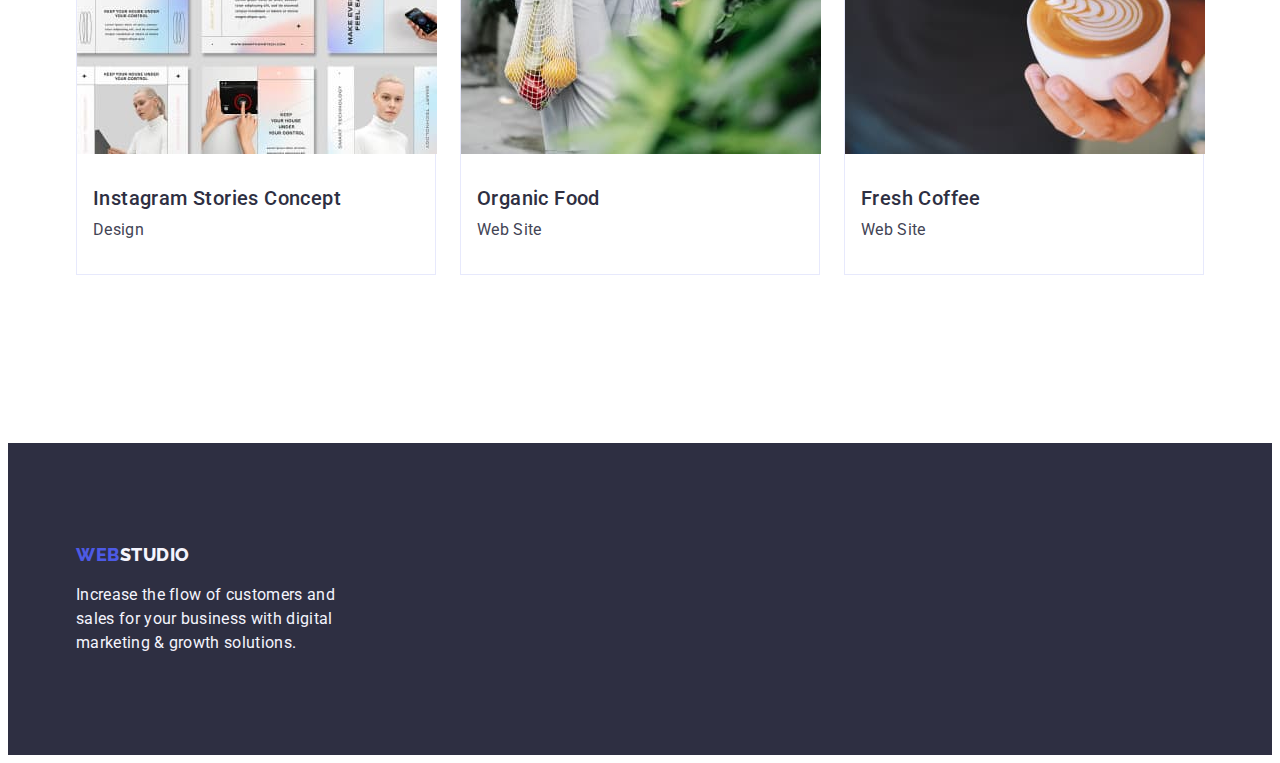
==== commit 09a747e7: "hw3-version3-header8" ====
--- a/portfolio.html
+++ b/portfolio.html
@@ -79,7 +79,7 @@
       <main>
         <!-- Section 1. Buttons -->
         <section class="section">
-          <div class="container first-box">
+          <div class="container">
             <h1 class="visually-hidden">Portfolio</h1>
 
             <ul class="links list ul-portfolio-buttons">
@@ -101,14 +101,14 @@
                 </button>
               </li>
             </ul>
-          </div>
-          <!--  -->
-          <!--  -->
-          <!--  -->
-          <!--  -->
-          <!--  -->
-          <!--  -->
-          <div class="container second-box">
+
+            <!--  -->
+            <!--  -->
+            <!--  -->
+            <!--  -->
+            <!--  -->
+            <!--  -->
+
             <ul class="links list ul-portfolio-list">
               <li class="portfolio-list-view">
                 <a href="" class="links-portfolio link">
@@ -118,11 +118,12 @@
                     width="360"
                     height="300"
                   />
-                  <h2 class="dscr-titles title-portfolio">
+                  
+                <div class="portfolio-ietm-box"><h2 class="dscr-titles title-portfolio">
                     Banking App Interface Concept
                   </h2>
                   <p class="description paragraph-portfolio">App</p></a
-                >
+                ></div>
               </li>
 
               <li class="portfolio-list-view">
@@ -133,9 +134,9 @@
                     width="360"
                     height="300"
                   />
-                  <h2 class="dscr-titles title-portfolio">Cashless Payment</h2>
+                 <div class="portfolio-ietm-box"> <h2 class="dscr-titles title-portfolio">Cashless Payment</h2>
                   <p class="description paragraph-portfolio">Marketing</p></a
-                >
+                ></div>
               </li>
 
               <li class="portfolio-list-view">
@@ -146,9 +147,9 @@
                     width="360"
                     height="300"
                   />
-                  <h2 class="dscr-titles title-portfolio">Meditation App</h2>
+                  <div class="portfolio-ietm-box"><h2 class="dscr-titles title-portfolio">Meditation App</h2>
                   <p class="description paragraph-portfolio">App</p></a
-                >
+                ></div>
               </li>
 
               <li class="portfolio-list-view">
@@ -159,9 +160,9 @@
                     width="360"
                     height="300"
                   />
-                  <h2 class="dscr-titles title-portfolio">Taxi Service</h2>
+                  <div class="portfolio-ietm-box"><h2 class="dscr-titles title-portfolio">Taxi Service</h2>
                   <p class="description paragraph-portfolio">Marketing</p></a
-                >
+                ></div>
               </li>
               <li class="portfolio-list-view">
                 <a href="" class="links-portfolio link">
@@ -171,11 +172,11 @@
                     width="360"
                     height="300"
                   />
-                  <h2 class="dscr-titles title-portfolio">
+                 <div class="portfolio-ietm-box"> <h2 class="dscr-titles title-portfolio">
                     Screen Illustrations
                   </h2>
                   <p class="description paragraph-portfolio">Design</p></a
-                >
+                ></div>
               </li>
               <li class="portfolio-list-view">
                 <a href="" class="links-portfolio link">
@@ -185,9 +186,9 @@
                     width="360"
                     height="300"
                   />
-                  <h2 class="dscr-titles title-portfolio">Online Courses</h2>
+                  <div class="portfolio-ietm-box"><h2 class="dscr-titles title-portfolio">Online Courses</h2>
                   <p class="description paragraph-portfolio">Marketing</p></a
-                >
+                ></div>
               </li>
               <li class="portfolio-list-view">
                 <a href="" class="links-portfolio link"
@@ -197,11 +198,11 @@
                     width="360"
                     height="300"
                   />
-                  <h2 class="dscr-titles title-portfolio">
+                  <div class="portfolio-ietm-box"><h2 class="dscr-titles title-portfolio">
                     Instagram Stories Concept
                   </h2>
                   <p class="description paragraph-portfolio">Design</p></a
-                >
+                ></div>
               </li>
               <li class="portfolio-list-view">
                 <a href="" class="links-portfolio link link"
@@ -211,9 +212,9 @@
                     width="360"
                     height="300"
                   />
-                  <h2 class="dscr-titles title-portfolio">Organic Food</h2>
+                  <div class="portfolio-ietm-box"><h2 class="dscr-titles title-portfolio">Organic Food</h2>
                   <p class="description paragraph-portfolio">Web Site</p></a
-                >
+                ></div>
               </li>
               <li class="portfolio-list-view">
                 <a href="" class="links-portfolio link"
@@ -223,9 +224,9 @@
                     width="360"
                     height="300"
                   />
-                  <h2 class="dscr-titles title-portfolio">Fresh Coffee</h2>
+                  <div class="portfolio-ietm-box"><h2 class="dscr-titles title-portfolio">Fresh Coffee</h2>
                   <p class="description paragraph-portfolio">Web Site</p></a
-                >
+                ></div>
               </li>
 
               <!-- ///////////////////////////////////// -->
@@ -243,13 +244,15 @@
       <!--                         Footer of the Portfolio                               -->
       <footer class="footer">
         <div class="container">
-          <a href="./index.html" class="header-link-logo link"
+          <a href="./index.html" class="footer-link-logo link"
             >Web<span class="span-logo-footer">Studio</span></a
           >
-          <p class="footer-paragraph">
-            Increase the flow of customers and sales for your business with
-            digital marketing & growth solutions.
-          </p>
+          <div class="footer-paragraph-box">
+            <p class="footer-paragraph">
+              Increase the flow of customers and sales for your business with
+              digital marketing & growth solutions.
+            </p>
+          </div>
         </div>
       </footer>
     </div>
--- a/css/styles.css
+++ b/css/styles.css
@@ -73,12 +73,12 @@
   line-height: 1.5;
   letter-spacing: 0.02em;
   text-decoration: none;
-}
-
-.header-menu-list {
   /* 3 дз */
+  display: block;
   padding: 24px 0;
 }
+
+/* .header-menu-list {} */
 
 .header-link-address {
   color: var(--body-color);
@@ -86,10 +86,14 @@
   line-height: 1.5;
   letter-spacing: 0.02em;
   text-decoration: none;
+  /* 3 дз */
+  display: block;
+  padding: 24px 0;
 }
 
 .address {
   font-style: normal;
+  margin-left: auto;
 }
 /* =================== /header =====================*/
 
@@ -117,7 +121,7 @@
 .section-one {
   background-color: var(--title-color);
   /* Geometry */
-  padding: 188px 472px 188px;
+  padding: 188px 0;
 }
 
 .main-title {
@@ -218,7 +222,6 @@
   line-height: 1.2;
   letter-spacing: 0.02em;
   /* Geometry */
-  margin-top: 32px;
   margin-bottom: 8px;
 }
 
@@ -227,7 +230,10 @@
   font-weight: 400;
   line-height: 1.5;
   letter-spacing: 0.02em;
-  /* Geometry */
+}
+.paragraph-box {
+  /* Geometry */
+  margin-top: 32px;
   margin-bottom: 32px;
 }
 
@@ -237,13 +243,24 @@
 .footer {
   background: var(--title-color);
   /* Geometry */
-  padding: 101.5px 1020px 100px 156px;
+  padding: 101.5px 0 100px 0;
+}
+
+.footer-link-logo {
+  color: var(--logo-color);
+  font-family: "Raleway", sans-serif;
+  font-size: 18px;
+  font-weight: 800;
+  line-height: 1.17;
+  letter-spacing: 0.03em;
+  text-transform: uppercase;
+  /* 3 дз */
+  /* margin-bottom: 17.5px; */
 }
 
 .span-logo-footer {
   color: var(--section-color);
   /* Geometry */
-  margin-bottom: 17.5px;
 }
 
 .footer-paragraph {
@@ -253,6 +270,9 @@
   letter-spacing: 0.02em;
   /* Geometry */
   width: 264px;
+}
+.footer-paragraph-box {
+  margin-top: 17.5px;
 }
 /* /Footer */
 
@@ -276,9 +296,12 @@
   cursor: pointer;
 
   padding: 12px 24px;
+
   border-radius: 4px;
   box-shadow: 0px 2px 2px 0px rgba(0, 0, 0, 0.12),
     0px 2px 1px 0px rgba(0, 0, 0, 0.08), 0px 3px 1px 0px rgba(0, 0, 0, 0.1);
+  display: block;
+  width: auto;
 }
 
 .button-portfolio:focus,
@@ -291,45 +314,46 @@
 .ul-portfolio-buttons {
   display: flex;
   justify-content: center;
-}
-
-.links-portfolio {
-  text-decoration: none;
-}
-
-.section {
-  padding: 96px 156px 120px;
-}
-
-.first-box {
   padding-bottom: 72px;
   padding-left: 271px;
   padding-right: 271px;
-}
-
-.second-box .portfolio-list-view {
+  margin-bottom: 72px;
+}
+
+.links-portfolio {
+  text-decoration: none;
+}
+
+.section {
+  padding: 96px 0 120px;
+}
+
+.portfolio-list-view {
+  margin-bottom: 48px;
   border: 1px solid var(--border-color);
   width: 360px;
 }
 
-.portfolio-list-view:not(:last-child) {
-  margin-bottom: 48px;
-}
-
 .title-portfolio {
   /* Geometry */
-  margin-top: 32px;
+
   margin-bottom: 8px;
 }
 
 .paragraph-portfolio {
   /* Geometry */
-  margin-bottom: 32px;
-}
+  /* margin-bottom: 32px; */
+}
+
 .ul-portfolio-list {
   display: flex;
   flex-wrap: wrap;
-  gap: 24px;
+  gap: 48px 24px;
+}
+
+.portfolio-ietm-box {
+  margin: 32px 0;
+  padding: 0 16px;
 }
 
 /* =============================================== */
@@ -349,7 +373,7 @@
 h5,
 h6,
 p {
-  margin: o;
+  margin: 0;
   padding: 0;
 }
 
@@ -378,7 +402,7 @@
 }
 
 .container {
-  max-width: 1158px;
+  width: 1158px;
   padding: 0 15px;
 
   margin: 0 auto;
@@ -405,7 +429,7 @@
 
 .header {
   display: flex;
-  gap: 332px;
+  /* gap: 332px; */
 }
 
 .header-navigation {
@@ -414,4 +438,4 @@
   /* gap: 76px; */
 }
 
-/* hw3-version3-header6 */
+/* hw3-version3-header8 */
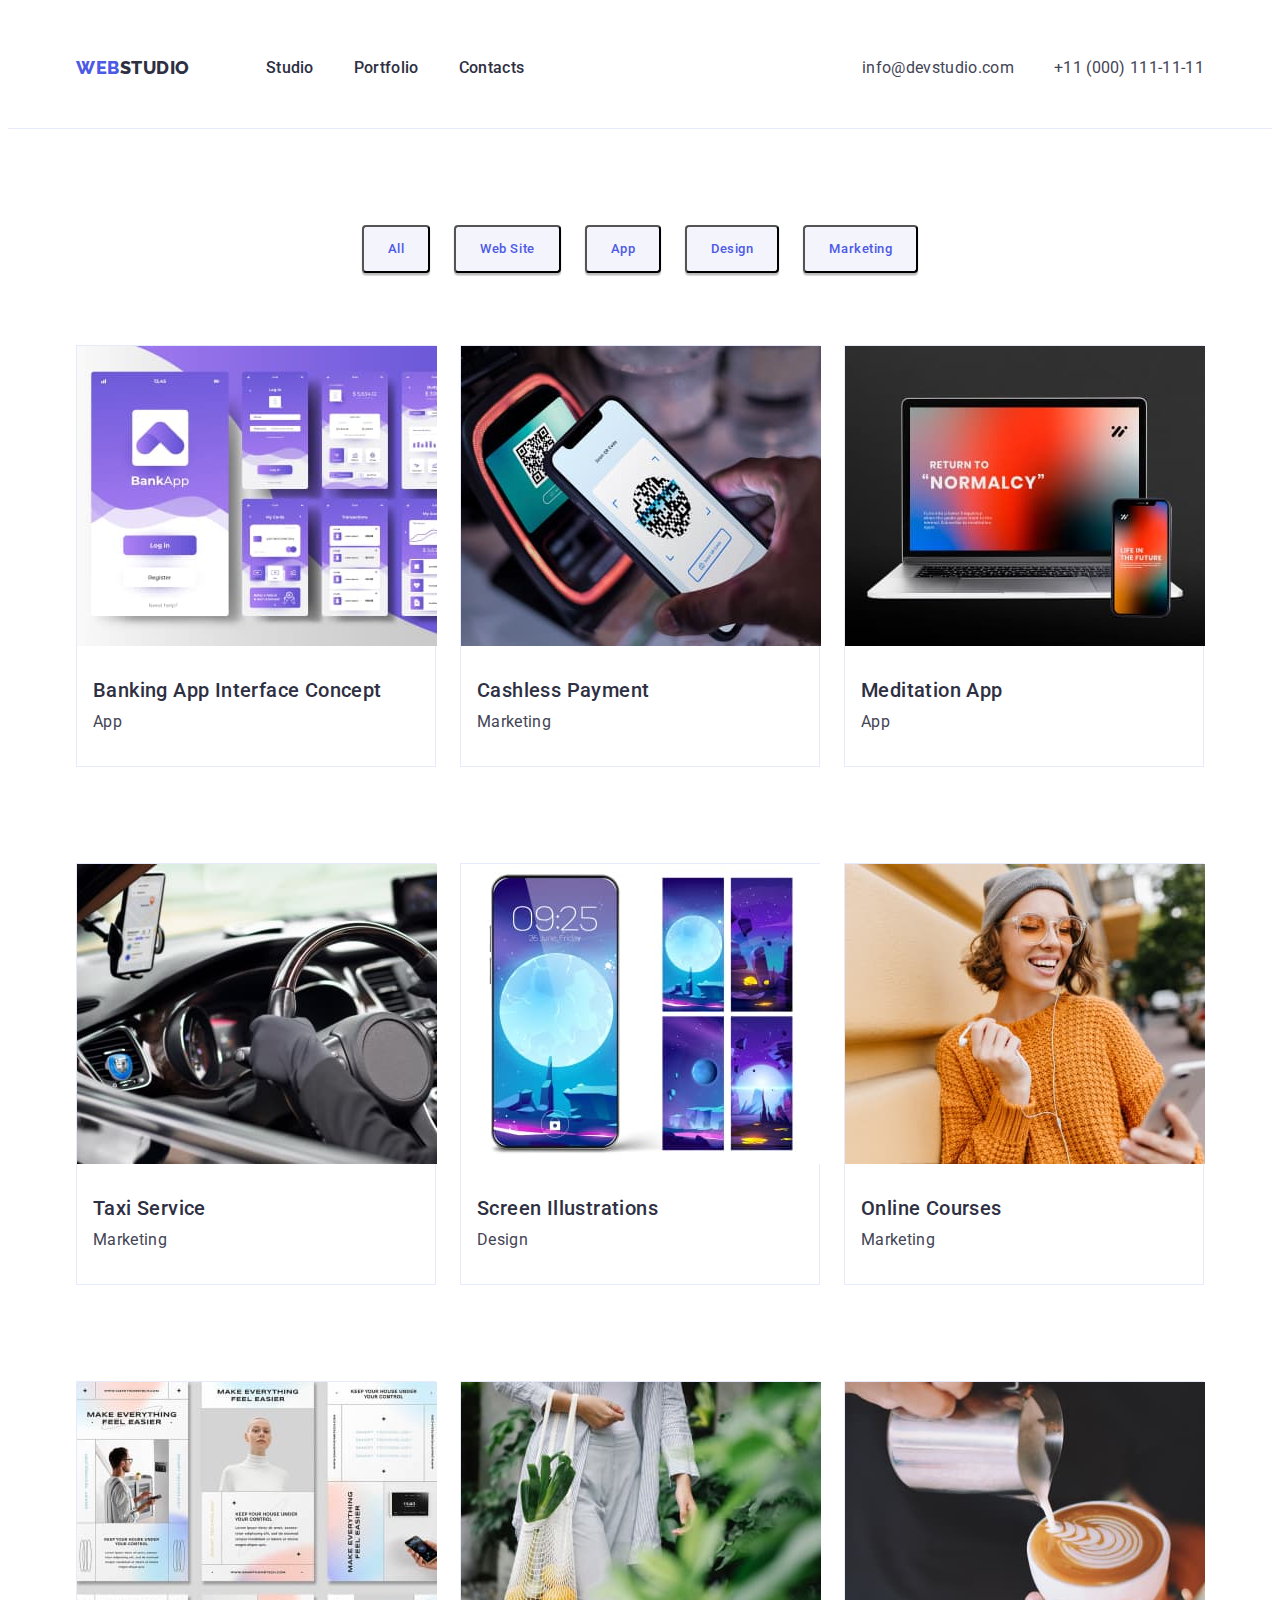
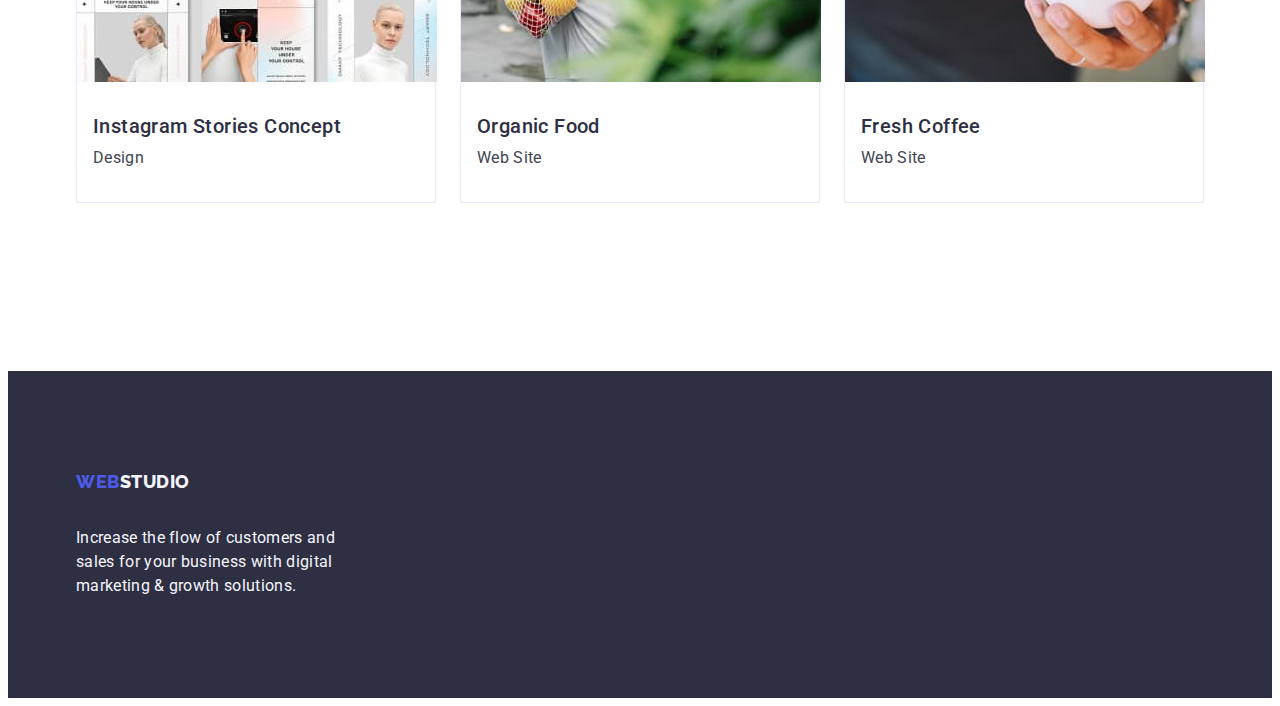
==== commit eb3806b8: "hw3-version5-portfolio3" ====
--- a/portfolio.html
+++ b/portfolio.html
@@ -118,12 +118,14 @@
                     width="360"
                     height="300"
                   />
-                  
-                <div class="portfolio-ietm-box"><h2 class="dscr-titles title-portfolio">
-                    Banking App Interface Concept
-                  </h2>
-                  <p class="description paragraph-portfolio">App</p></a
-                ></div>
+
+                  <div class="portfolio-ietm-box">
+                    <h2 class="dscr-titles title-portfolio">
+                      Banking App Interface Concept
+                    </h2>
+                    <p class="description paragraph-portfolio">App</p>
+                  </div></a
+                >
               </li>
 
               <li class="portfolio-list-view">
@@ -134,9 +136,13 @@
                     width="360"
                     height="300"
                   />
-                 <div class="portfolio-ietm-box"> <h2 class="dscr-titles title-portfolio">Cashless Payment</h2>
-                  <p class="description paragraph-portfolio">Marketing</p></a
-                ></div>
+                  <div class="portfolio-ietm-box">
+                    <h2 class="dscr-titles title-portfolio">
+                      Cashless Payment
+                    </h2>
+                    <p class="description paragraph-portfolio">Marketing</p>
+                  </div></a
+                >
               </li>
 
               <li class="portfolio-list-view">
@@ -147,9 +153,11 @@
                     width="360"
                     height="300"
                   />
-                  <div class="portfolio-ietm-box"><h2 class="dscr-titles title-portfolio">Meditation App</h2>
-                  <p class="description paragraph-portfolio">App</p></a
-                ></div>
+                  <div class="portfolio-ietm-box">
+                    <h2 class="dscr-titles title-portfolio">Meditation App</h2>
+                    <p class="description paragraph-portfolio">App</p>
+                  </div></a
+                >
               </li>
 
               <li class="portfolio-list-view">
@@ -160,9 +168,11 @@
                     width="360"
                     height="300"
                   />
-                  <div class="portfolio-ietm-box"><h2 class="dscr-titles title-portfolio">Taxi Service</h2>
-                  <p class="description paragraph-portfolio">Marketing</p></a
-                ></div>
+                  <div class="portfolio-ietm-box">
+                    <h2 class="dscr-titles title-portfolio">Taxi Service</h2>
+                    <p class="description paragraph-portfolio">Marketing</p>
+                  </div></a
+                >
               </li>
               <li class="portfolio-list-view">
                 <a href="" class="links-portfolio link">
@@ -172,11 +182,13 @@
                     width="360"
                     height="300"
                   />
-                 <div class="portfolio-ietm-box"> <h2 class="dscr-titles title-portfolio">
-                    Screen Illustrations
-                  </h2>
-                  <p class="description paragraph-portfolio">Design</p></a
-                ></div>
+                  <div class="portfolio-ietm-box">
+                    <h2 class="dscr-titles title-portfolio">
+                      Screen Illustrations
+                    </h2>
+                    <p class="description paragraph-portfolio">Design</p>
+                  </div></a
+                >
               </li>
               <li class="portfolio-list-view">
                 <a href="" class="links-portfolio link">
@@ -186,9 +198,11 @@
                     width="360"
                     height="300"
                   />
-                  <div class="portfolio-ietm-box"><h2 class="dscr-titles title-portfolio">Online Courses</h2>
-                  <p class="description paragraph-portfolio">Marketing</p></a
-                ></div>
+                  <div class="portfolio-ietm-box">
+                    <h2 class="dscr-titles title-portfolio">Online Courses</h2>
+                    <p class="description paragraph-portfolio">Marketing</p>
+                  </div></a
+                >
               </li>
               <li class="portfolio-list-view">
                 <a href="" class="links-portfolio link"
@@ -198,11 +212,13 @@
                     width="360"
                     height="300"
                   />
-                  <div class="portfolio-ietm-box"><h2 class="dscr-titles title-portfolio">
-                    Instagram Stories Concept
-                  </h2>
-                  <p class="description paragraph-portfolio">Design</p></a
-                ></div>
+                  <div class="portfolio-ietm-box">
+                    <h2 class="dscr-titles title-portfolio">
+                      Instagram Stories Concept
+                    </h2>
+                    <p class="description paragraph-portfolio">Design</p>
+                  </div></a
+                >
               </li>
               <li class="portfolio-list-view">
                 <a href="" class="links-portfolio link link"
@@ -212,9 +228,11 @@
                     width="360"
                     height="300"
                   />
-                  <div class="portfolio-ietm-box"><h2 class="dscr-titles title-portfolio">Organic Food</h2>
-                  <p class="description paragraph-portfolio">Web Site</p></a
-                ></div>
+                  <div class="portfolio-ietm-box">
+                    <h2 class="dscr-titles title-portfolio">Organic Food</h2>
+                    <p class="description paragraph-portfolio">Web Site</p>
+                  </div></a
+                >
               </li>
               <li class="portfolio-list-view">
                 <a href="" class="links-portfolio link"
@@ -224,9 +242,11 @@
                     width="360"
                     height="300"
                   />
-                  <div class="portfolio-ietm-box"><h2 class="dscr-titles title-portfolio">Fresh Coffee</h2>
-                  <p class="description paragraph-portfolio">Web Site</p></a
-                ></div>
+                  <div class="portfolio-ietm-box">
+                    <h2 class="dscr-titles title-portfolio">Fresh Coffee</h2>
+                    <p class="description paragraph-portfolio">Web Site</p>
+                  </div></a
+                >
               </li>
 
               <!-- ///////////////////////////////////// -->
@@ -247,12 +267,12 @@
           <a href="./index.html" class="footer-link-logo link"
             >Web<span class="span-logo-footer">Studio</span></a
           >
-          <div class="footer-paragraph-box">
-            <p class="footer-paragraph">
-              Increase the flow of customers and sales for your business with
-              digital marketing & growth solutions.
-            </p>
-          </div>
+          <!-- <div class="footer-paragraph-box"> -->
+          <p class="footer-paragraph">
+            Increase the flow of customers and sales for your business with
+            digital marketing & growth solutions.
+          </p>
+          <!-- </div> -->
         </div>
       </footer>
     </div>
--- a/css/styles.css
+++ b/css/styles.css
@@ -154,12 +154,15 @@
   display: block;
   margin-left: auto;
   margin-right: auto;
+  min-width: 169px;
+  height: 56px;
+  border: none;
 }
 
 /* Section 2 */
 
 .section-description {
-  padding-top: 120px;
+  padding: 120px 0;
 }
 
 .dscr-titles {
@@ -168,6 +171,7 @@
   font-weight: 500;
   line-height: 1.2;
   letter-spacing: 0.02em;
+  margin-bottom: 8px;
 }
 
 .description {
@@ -196,6 +200,9 @@
   /* Geometry */
   margin-bottom: 72px;
 }
+.section-three-list-item {
+  width: calc((100% - 48px) / 3);
+}
 
 /* Section 4 */
 .section-four {
@@ -233,17 +240,19 @@
 }
 .paragraph-box {
   /* Geometry */
-  margin-top: 32px;
-  margin-bottom: 32px;
-}
-
-/* ====================== /main ====================== */
-
-/* Footer */
+  /* margin-top: 32px;
+  margin-bottom: 32px; */
+  padding: 32px 0;
+}
+
+/* ------------------------/main -------------------------*/
+
+/* ====================== FOOTER ======================== */
 .footer {
   background: var(--title-color);
   /* Geometry */
-  padding: 101.5px 0 100px 0;
+  /* padding: 101.5px 0 100px 0; */
+  padding: 100px 0;
 }
 
 .footer-link-logo {
@@ -256,6 +265,8 @@
   text-transform: uppercase;
   /* 3 дз */
   /* margin-bottom: 17.5px; */
+  display: inline-block;
+  margin-bottom: 16px;
 }
 
 .span-logo-footer {
@@ -269,12 +280,12 @@
   line-height: 1.5;
   letter-spacing: 0.02em;
   /* Geometry */
-  width: 264px;
-}
-.footer-paragraph-box {
+
+  max-width: 264px;
   margin-top: 17.5px;
 }
-/* /Footer */
+
+/* -------------------  /Footer ----------------------- */
 
 /* =================== PORTFOLIO ==================== */
 
@@ -314,9 +325,9 @@
 .ul-portfolio-buttons {
   display: flex;
   justify-content: center;
-  padding-bottom: 72px;
+  /* padding-bottom: 72px;
   padding-left: 271px;
-  padding-right: 271px;
+  padding-right: 271px; */
   margin-bottom: 72px;
 }
 
@@ -438,4 +449,4 @@
   /* gap: 76px; */
 }
 
-/* hw3-version3-header8 */
+/* hw3-version5-portfolio3 */
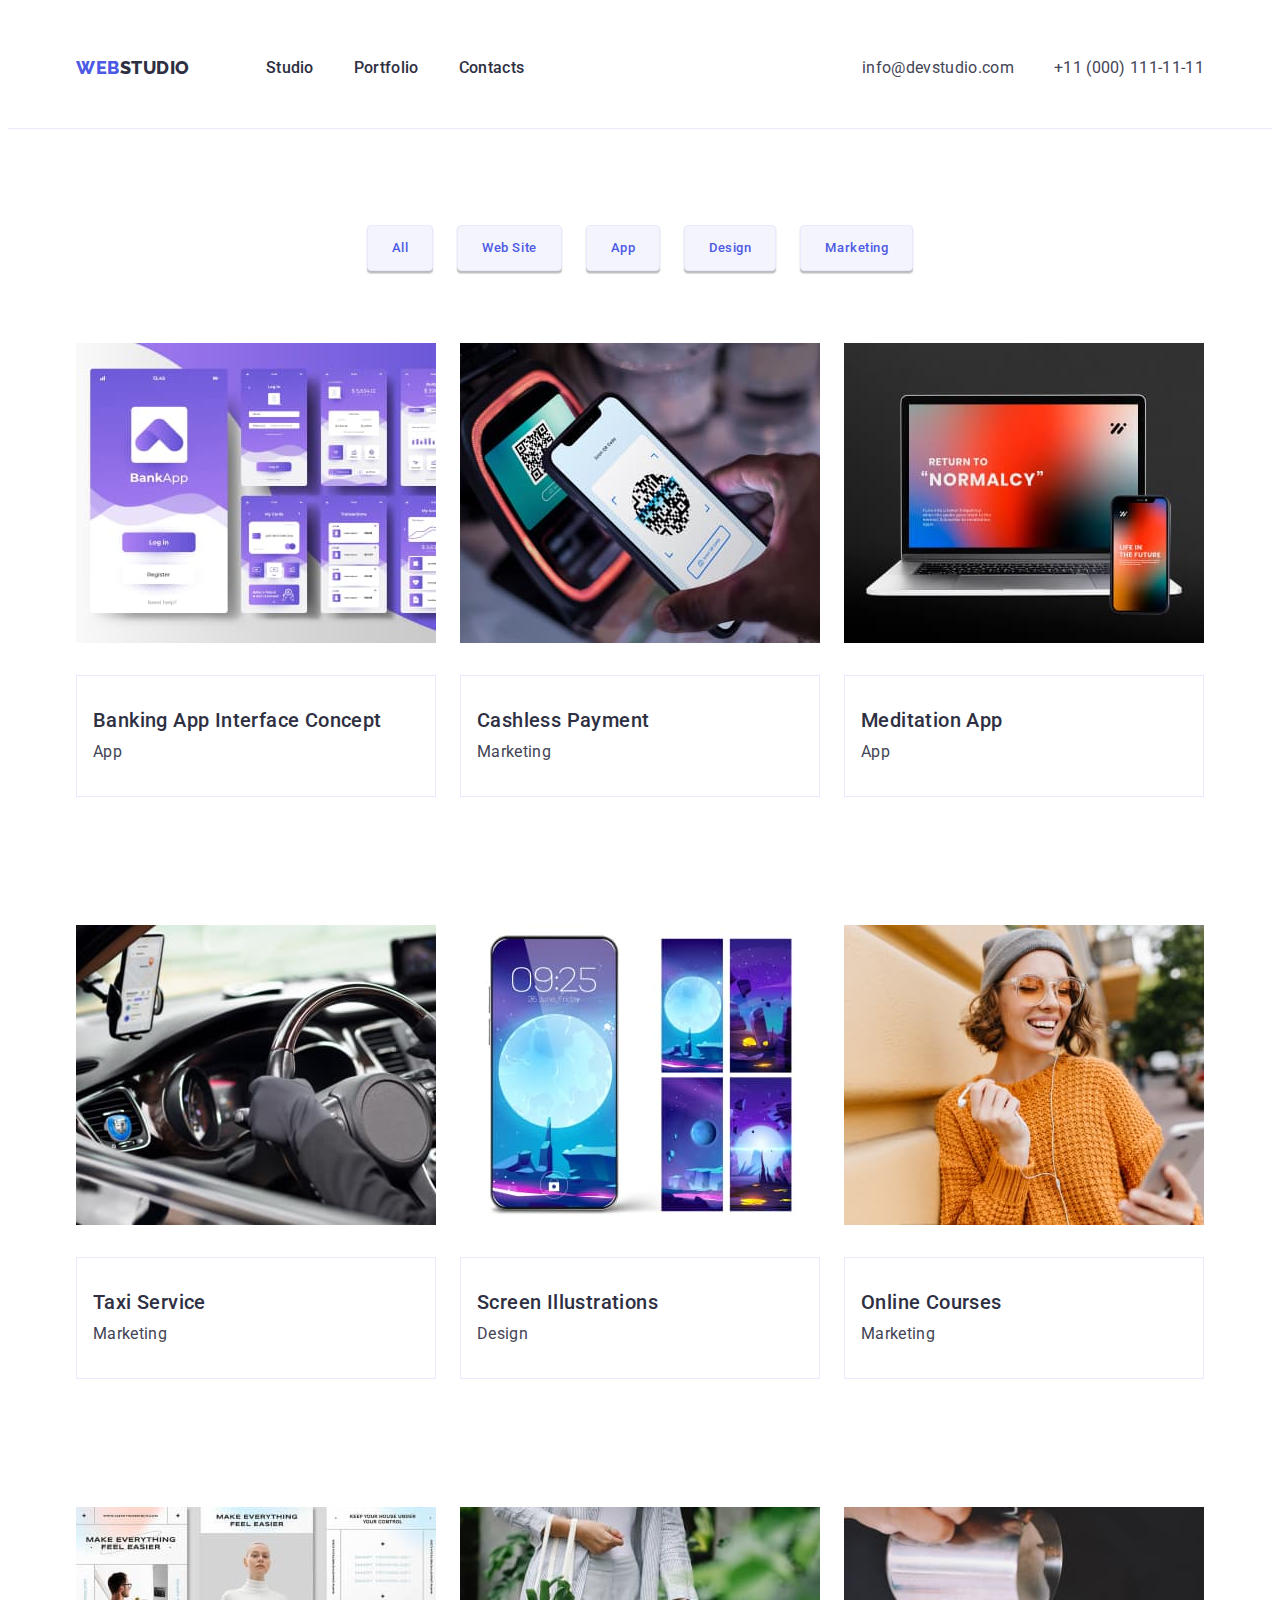
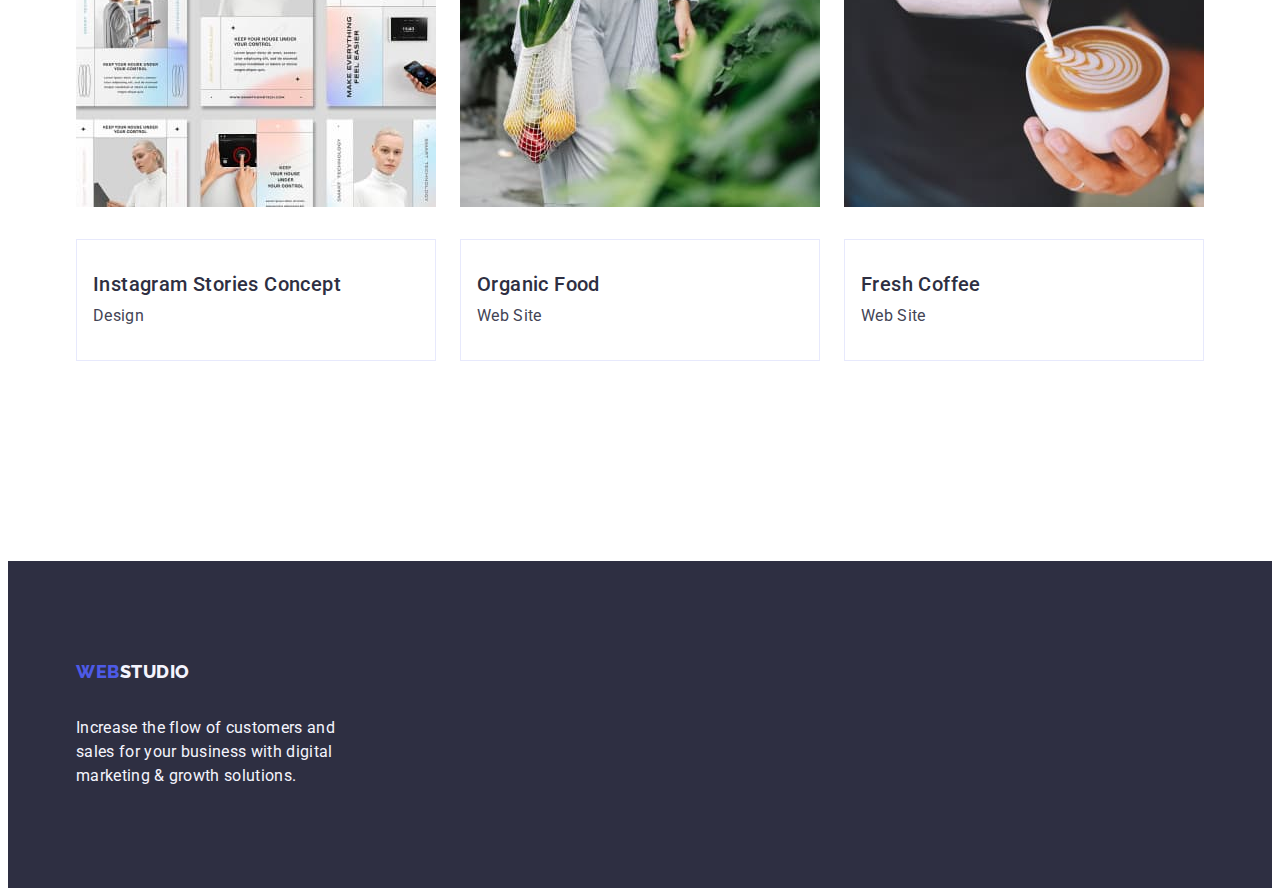
==== commit 9dd1777b: "hw3-version5-portfolio5" ====
--- a/portfolio.html
+++ b/portfolio.html
@@ -267,12 +267,10 @@
           <a href="./index.html" class="footer-link-logo link"
             >Web<span class="span-logo-footer">Studio</span></a
           >
-          <!-- <div class="footer-paragraph-box"> -->
           <p class="footer-paragraph">
             Increase the flow of customers and sales for your business with
             digital marketing & growth solutions.
           </p>
-          <!-- </div> -->
         </div>
       </footer>
     </div>
--- a/css/styles.css
+++ b/css/styles.css
@@ -251,7 +251,6 @@
 .footer {
   background: var(--title-color);
   /* Geometry */
-  /* padding: 101.5px 0 100px 0; */
   padding: 100px 0;
 }
 
@@ -280,7 +279,6 @@
   line-height: 1.5;
   letter-spacing: 0.02em;
   /* Geometry */
-
   max-width: 264px;
   margin-top: 17.5px;
 }
@@ -313,6 +311,7 @@
     0px 2px 1px 0px rgba(0, 0, 0, 0.08), 0px 3px 1px 0px rgba(0, 0, 0, 0.1);
   display: block;
   width: auto;
+  border: 1px solid var(--border-color);
 }
 
 .button-portfolio:focus,
@@ -320,6 +319,7 @@
   color: var(--maintitle-color);
   font-family: "Roboto", sans-serif;
   background: var(--hover-color);
+  border: 1px solid transparent;
 }
 
 .ul-portfolio-buttons {
@@ -341,13 +341,12 @@
 
 .portfolio-list-view {
   margin-bottom: 48px;
-  border: 1px solid var(--border-color);
+
   width: 360px;
 }
 
 .title-portfolio {
   /* Geometry */
-
   margin-bottom: 8px;
 }
 
@@ -364,7 +363,8 @@
 
 .portfolio-ietm-box {
   margin: 32px 0;
-  padding: 0 16px;
+  padding: 32px 16px;
+  border: 1px solid var(--border-color);
 }
 
 /* =============================================== */
@@ -449,4 +449,4 @@
   /* gap: 76px; */
 }
 
-/* hw3-version5-portfolio3 */
+/* hw3-version5-portfolio5 */
